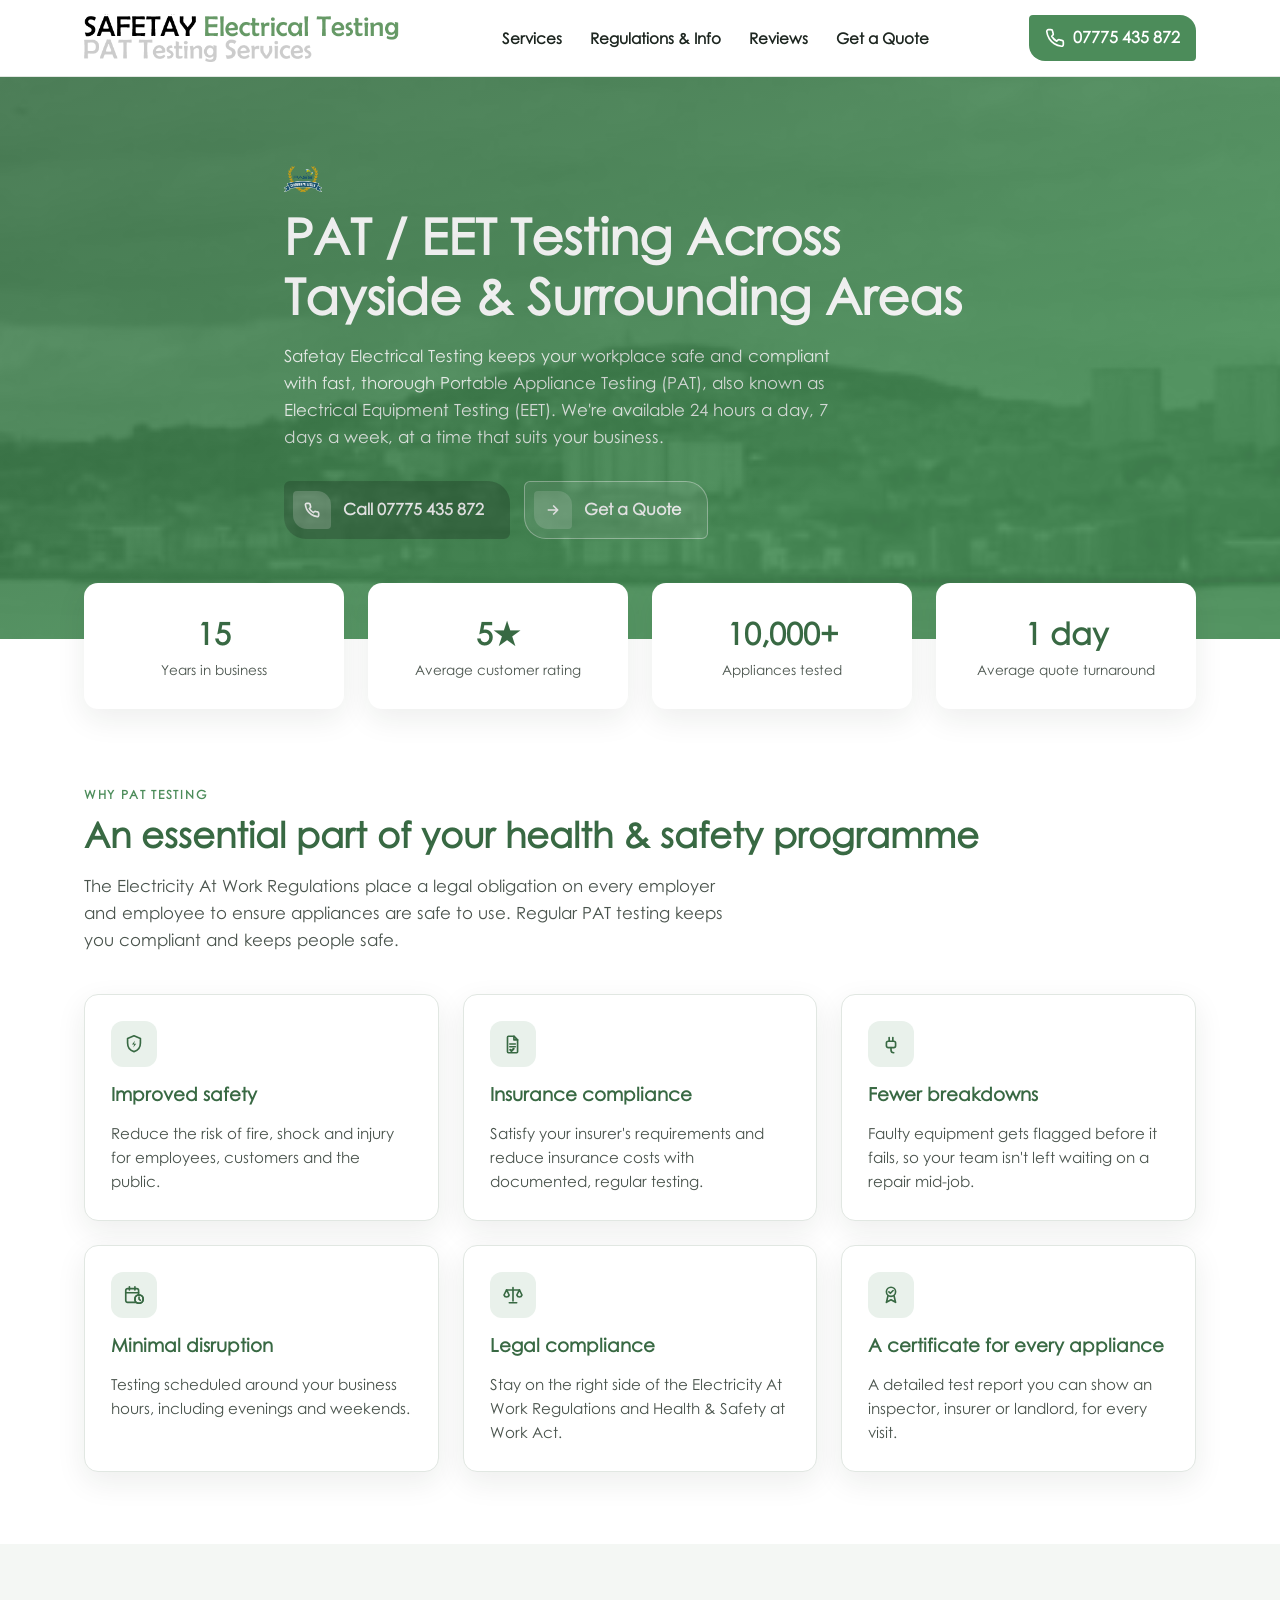
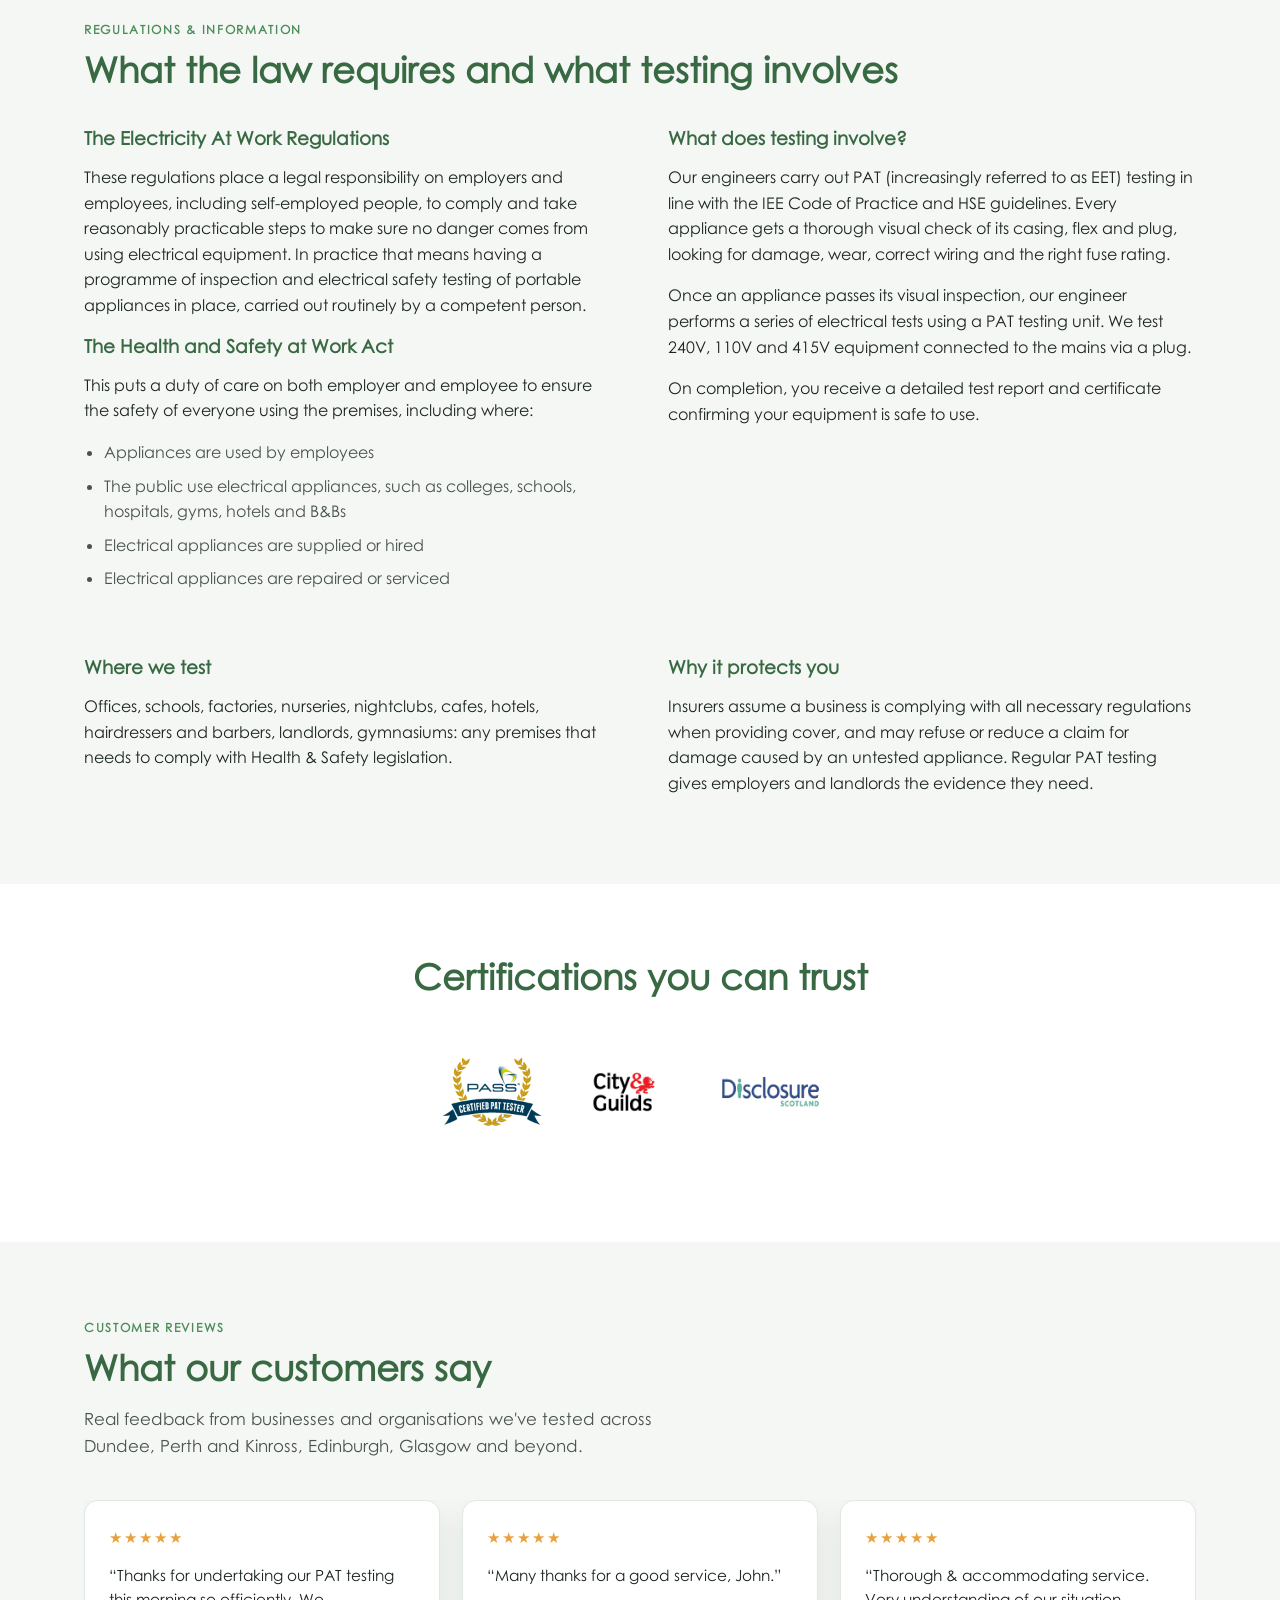
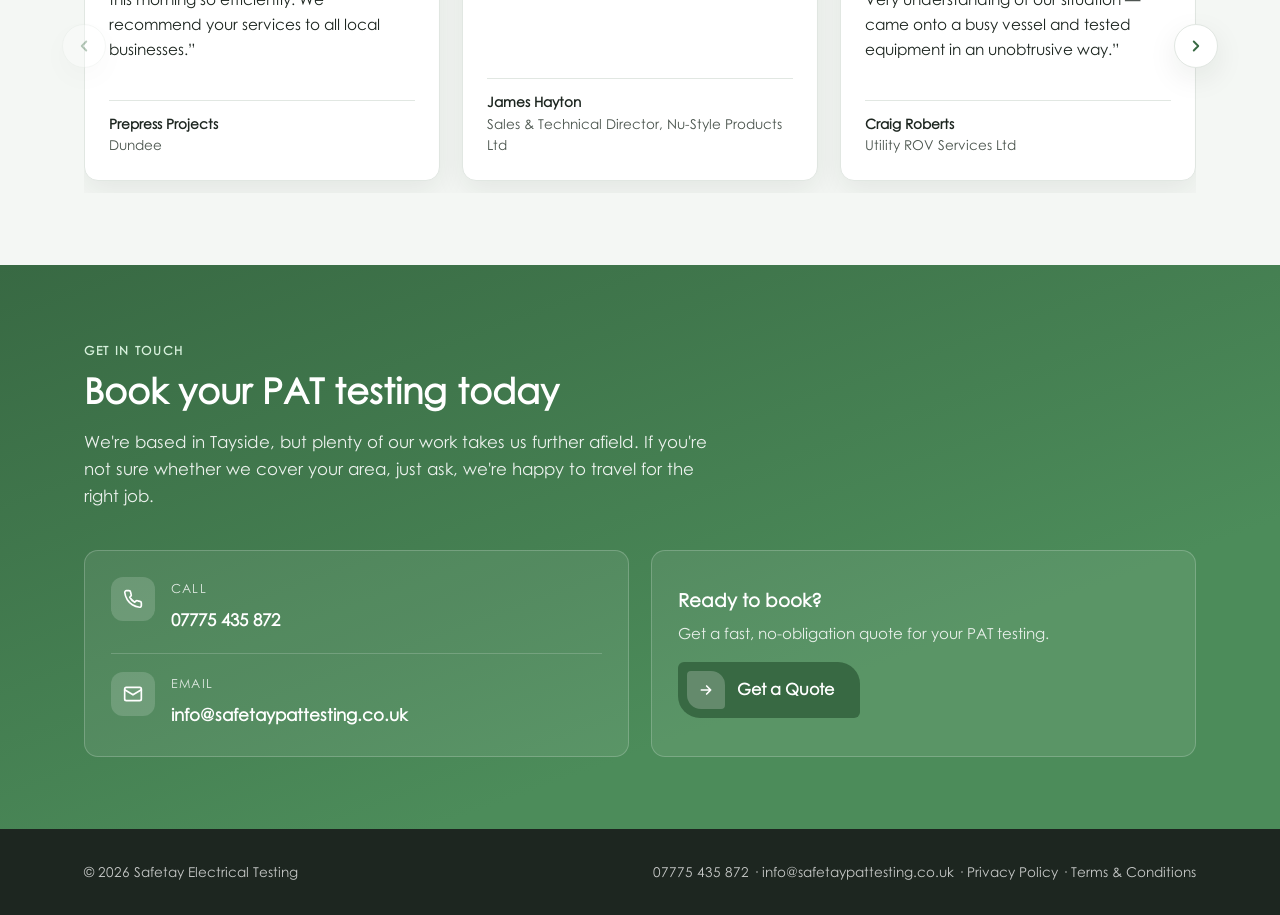
==== index.html @ a67d97a0 "Revert hosting back to GitHub Pages project subpath for testing Remove CNAME and point canonical/og/" ====
<!DOCTYPE html>
<html lang="en">
<head>
<meta charset="utf-8">
<meta name="viewport" content="width=device-width, initial-scale=1">
<title>PAT / EET Testing Across Tayside &amp; Surrounding Areas | Safetay Electrical Testing</title>
<meta name="description" content="City &amp; Guilds qualified PAT (EET/ITEE) testing across Dundee, Perth &amp; Kinross, Fife, Angus, Edinburgh and Glasgow. Available 24/7.">

<link rel="canonical" href="https://connor-rep.github.io/PAT/">

<!-- Open Graph / social share preview. -->
<meta property="og:type" content="website">
<meta property="og:title" content="Safetay Electrical Testing | PAT Testing Tayside">
<meta property="og:description" content="City &amp; Guilds qualified PAT testing across Tayside and surrounding areas, available 24/7.">
<meta property="og:image" content="https://connor-rep.github.io/PAT/images/social-share.jpg">
<meta property="og:url" content="https://connor-rep.github.io/PAT/">
<meta name="twitter:card" content="summary_large_image">

<link rel="icon" href="favicon.ico" sizes="any">
<link rel="icon" type="image/png" sizes="32x32" href="images/favicon-32x32.png">
<link rel="icon" type="image/png" sizes="16x16" href="images/favicon-16x16.png">
<link rel="apple-touch-icon" href="images/apple-touch-icon.png">

<link rel="stylesheet" href="css/style.css">
<script type="application/ld+json">
{
	"@context": "https://schema.org",
	"@type": "Electrician",
	"name": "Safetay Electrical Testing",
	"image": "https://connor-rep.github.io/PAT/images/logo.png",
	"url": "https://connor-rep.github.io/PAT/",
	"telephone": "+447775435872",
	"email": "info@safetaypattesting.co.uk",
	"address": {
		"@type": "PostalAddress",
		"streetAddress": "Unit 12, The Old Dairy, Meikleour",
		"addressLocality": "Perthshire",
		"postalCode": "PH2 6FB",
		"addressCountry": "GB"
	},
	"areaServed": ["Tayside", "Fife", "Edinburgh", "Glasgow"],
	"openingHoursSpecification": {
		"@type": "OpeningHoursSpecification",
		"dayOfWeek": ["Monday", "Tuesday", "Wednesday", "Thursday", "Friday", "Saturday", "Sunday"],
		"opens": "00:00",
		"closes": "23:59"
	},
	"aggregateRating": {
		"@type": "AggregateRating",
		"ratingValue": "5",
		"reviewCount": "10"
	},
	"review": [
		{
			"@type": "Review",
			"author": { "@type": "Organization", "name": "Prepress Projects" },
			"reviewRating": { "@type": "Rating", "ratingValue": "5" },
			"reviewBody": "Thanks for undertaking our PAT testing this morning so efficiently. We recommend your services to all local businesses."
		},
		{
			"@type": "Review",
			"author": { "@type": "Person", "name": "James Hayton" },
			"reviewRating": { "@type": "Rating", "ratingValue": "5" },
			"reviewBody": "Many thanks for a good service, John."
		},
		{
			"@type": "Review",
			"author": { "@type": "Person", "name": "Craig Roberts" },
			"reviewRating": { "@type": "Rating", "ratingValue": "5" },
			"reviewBody": "Thorough and accommodating service. Very understanding of our situation, came onto a busy vessel and tested equipment in an unobtrusive way."
		},
		{
			"@type": "Review",
			"author": { "@type": "Person", "name": "Robert Seppings" },
			"reviewRating": { "@type": "Rating", "ratingValue": "5" },
			"reviewBody": "We didn't make it easy for you with all the nooks and crannies, but it's good to know that everything is shipshape!"
		},
		{
			"@type": "Review",
			"author": { "@type": "Person", "name": "Sian McCarthy" },
			"reviewRating": { "@type": "Rating", "ratingValue": "5" },
			"reviewBody": "Thanks John for doing our PAT Testing today here at WEvolution in Dundee, great job!"
		},
		{
			"@type": "Review",
			"author": { "@type": "Person", "name": "John Roseweir" },
			"reviewRating": { "@type": "Rating", "ratingValue": "5" },
			"reviewBody": "Cheers for a very professional service! Spot on, will definitely have no hesitation in using again!"
		},
		{
			"@type": "Review",
			"author": { "@type": "Person", "name": "Elaine Houston" },
			"reviewRating": { "@type": "Rating", "ratingValue": "5" },
			"reviewBody": "Thank you for a friendly, thorough and professional service! We will use Safetay in future and would definitely recommend."
		},
		{
			"@type": "Review",
			"author": { "@type": "Person", "name": "Robin" },
			"reviewRating": { "@type": "Rating", "ratingValue": "5" },
			"reviewBody": "Again, many thanks for your prompt attention and follow up with test results and certificate."
		},
		{
			"@type": "Review",
			"author": { "@type": "Person", "name": "Captain David Tidball" },
			"reviewRating": { "@type": "Rating", "ratingValue": "5" },
			"reviewBody": "Thank you for your prompt and efficient service."
		},
		{
			"@type": "Review",
			"author": { "@type": "Person", "name": "D. Ramsay" },
			"reviewRating": { "@type": "Rating", "ratingValue": "5" },
			"reviewBody": "We are a large GP practice based in Fife. Safetay completed our PAT testing for this year and I can highly recommend them, professional, friendly and very happy with the service provided."
		}
	]
}
</script>
</head>
<body>

<header class="site-header">
	<div class="wrap header-row">
		<a class="brand" href="#top">
			<img src="images/logo.png" alt="Safetay Electrical Testing logo" width="524" height="79">
		</a>

		<nav class="main-nav" id="main-nav">
			<a href="#services">Services</a>
			<a href="#regulations">Regulations &amp; Info</a>
			<a href="#reviews">Reviews</a>
			<a href="get-a-quote/">Get a Quote</a>
		</nav>

		<div class="header-cta">
			<a class="phone-link" href="tel:+447775435872">
				<svg width="20" height="20" viewBox="0 0 24 24" fill="none" stroke="currentColor" stroke-width="2" stroke-linecap="round" stroke-linejoin="round"><path d="M22 16.92v3a2 2 0 0 1-2.18 2 19.79 19.79 0 0 1-8.63-3.07 19.5 19.5 0 0 1-6-6 19.79 19.79 0 0 1-3.07-8.67A2 2 0 0 1 4.11 2h3a2 2 0 0 1 2 1.72c.127.96.361 1.903.7 2.81a2 2 0 0 1-.45 2.11L8.09 9.91a16 16 0 0 0 6 6l1.27-1.27a2 2 0 0 1 2.11-.45c.907.339 1.85.573 2.81.7A2 2 0 0 1 22 16.92z"/></svg>
				<span class="phone-text">07775 435 872</span>
			</a>
			<button class="nav-toggle" id="nav-toggle" aria-label="Toggle navigation" aria-expanded="false" aria-controls="main-nav">
				<span></span><span></span><span></span>
			</button>
		</div>
	</div>
</header>

<main id="top">

	<!-- HERO -->
	<section class="hero">
		<div class="wrap">
			<div>
				<img class="cert-mini" src="images/certified.png" alt="Certified PAT Tester" width="150" height="102">
				<h1>PAT / EET Testing Across Tayside &amp; Surrounding Areas</h1>
				<p class="lede">Safetay Electrical Testing keeps your workplace safe and compliant with fast, thorough Portable Appliance Testing (PAT), also known as Electrical Equipment Testing (EET). We're available 24 hours a day, 7 days a week, at a time that suits your business.</p>
				<div class="hero-actions">
					<a class="btn" href="tel:+447775435872">
						<span class="btn-icon"><svg width="16" height="16" viewBox="0 0 24 24" fill="none" stroke="currentColor" stroke-width="2.5" stroke-linecap="round" stroke-linejoin="round"><path d="M22 16.92v3a2 2 0 0 1-2.18 2 19.79 19.79 0 0 1-8.63-3.07 19.5 19.5 0 0 1-6-6 19.79 19.79 0 0 1-3.07-8.67A2 2 0 0 1 4.11 2h3a2 2 0 0 1 2 1.72c.127.96.361 1.903.7 2.81a2 2 0 0 1-.45 2.11L8.09 9.91a16 16 0 0 0 6 6l1.27-1.27a2 2 0 0 1 2.11-.45c.907.339 1.85.573 2.81.7A2 2 0 0 1 22 16.92z"/></svg></span>
						Call 07775 435 872
					</a>
					<a class="btn secondary" href="get-a-quote/">
						<span class="btn-icon"><svg width="16" height="16" viewBox="0 0 24 24" fill="none" stroke="currentColor" stroke-width="2.5" stroke-linecap="round" stroke-linejoin="round"><path d="M5 12h14M13 6l6 6-6 6"/></svg></span>
						Get a Quote
					</a>
				</div>
			</div>
		</div>
	</section>

	<div class="wrap">
		<div class="stats">
			<div class="stat-card"><span class="num" data-target="15" data-suffix="">0</span><span class="label">Years in business</span></div>
			<div class="stat-card"><span class="num" data-target="5" data-suffix="&#9733;">0&#9733;</span><span class="label">Average customer rating</span></div>
			<div class="stat-card"><span class="num" data-target="10000" data-suffix="+">0+</span><span class="label">Appliances tested</span></div>
			<div class="stat-card"><span class="num" data-target="1" data-suffix=" day">0 day</span><span class="label">Average quote turnaround</span></div>
		</div>
	</div>

	<!-- SERVICES / BENEFITS -->
	<section id="services">
		<div class="wrap">
			<div class="eyebrow">Why PAT Testing</div>
			<h2>An essential part of your health &amp; safety programme</h2>
			<p class="lede">The Electricity At Work Regulations place a legal obligation on every employer and employee to ensure appliances are safe to use. Regular PAT testing keeps you compliant and keeps people safe.</p>

			<div class="grid-3">
				<div class="card">
					<div class="icon">
						<svg width="22" height="22" viewBox="0 0 24 24" fill="none" stroke="currentColor" stroke-width="1.8" stroke-linecap="round" stroke-linejoin="round">
							<path d="M12 3l7 3v5c0 5-3.2 8.3-7 9.3-3.8-1-7-4.3-7-9.3V6l7-3z"/>
							<path d="M13 8.5l-3.2 4h2.4l-1 3.2 3.2-4h-2.4l1-3.2z" fill="currentColor" stroke="none"/>
						</svg>
					</div>
					<h3>Improved safety</h3>
					<p>Reduce the risk of fire, shock and injury for employees, customers and the public.</p>
				</div>
				<div class="card">
					<div class="icon">
						<svg width="22" height="22" viewBox="0 0 24 24" fill="none" stroke="currentColor" stroke-width="1.8" stroke-linecap="round" stroke-linejoin="round">
							<path d="M7 3.5h6l4 4v13a1 1 0 0 1-1 1H7a1 1 0 0 1-1-1v-16a1 1 0 0 1 1-1z"/>
							<path d="M13 3.5v4h4"/>
							<line x1="8.5" y1="12" x2="14.5" y2="12"/>
							<line x1="8.5" y1="15" x2="14.5" y2="15"/>
							<path d="M9 18.3l1.3 1.3 2.4-2.4" stroke-width="2.3"/>
						</svg>
					</div>
					<h3>Insurance compliance</h3>
					<p>Satisfy your insurer's requirements and reduce insurance costs with documented, regular testing.</p>
				</div>
				<div class="card">
					<div class="icon">
						<svg width="22" height="22" viewBox="0 0 24 24" fill="none" stroke="currentColor" stroke-width="1.8" stroke-linecap="round" stroke-linejoin="round">
							<line x1="10" y1="9" x2="10" y2="5"/>
							<line x1="14" y1="9" x2="14" y2="5"/>
							<rect x="7" y="9" width="10" height="7" rx="2"/>
							<path d="M12 16v2.5a3 3 0 0 0 3 3"/>
						</svg>
					</div>
					<h3>Fewer breakdowns</h3>
					<p>Faulty equipment gets flagged before it fails, so your team isn't left waiting on a repair mid-job.</p>
				</div>
				<div class="card">
					<div class="icon">
						<svg width="22" height="22" viewBox="0 0 24 24" fill="none" stroke="currentColor" stroke-width="1.8" stroke-linecap="round" stroke-linejoin="round">
							<rect x="3" y="5" width="14" height="15" rx="2"/>
							<line x1="3" y1="9.5" x2="17" y2="9.5"/>
							<line x1="7" y1="3" x2="7" y2="6.5"/>
							<line x1="13" y1="3" x2="13" y2="6.5"/>
							<circle cx="17.5" cy="16.5" r="4.5" fill="#eaf1eb"/>
							<circle cx="17.5" cy="16.5" r="4.5"/>
							<path d="M17.5 14.3v2.2l1.5 1.3"/>
						</svg>
					</div>
					<h3>Minimal disruption</h3>
					<p>Testing scheduled around your business hours, including evenings and weekends.</p>
				</div>
				<div class="card">
					<div class="icon">
						<svg width="22" height="22" viewBox="0 0 24 24" fill="none" stroke="currentColor" stroke-width="1.8" stroke-linecap="round" stroke-linejoin="round">
							<line x1="12" y1="4" x2="12" y2="18.5"/>
							<line x1="5" y1="6.5" x2="19" y2="6.5"/>
							<path d="M5 6.5l-2.8 5.5a2.9 2.9 0 0 0 5.6 0z"/>
							<path d="M19 6.5l-2.8 5.5a2.9 2.9 0 0 0 5.6 0z"/>
							<line x1="8" y1="20.5" x2="16" y2="20.5"/>
						</svg>
					</div>
					<h3>Legal compliance</h3>
					<p>Stay on the right side of the Electricity At Work Regulations and Health &amp; Safety at Work Act.</p>
				</div>
				<div class="card mobile-hide">
					<div class="icon">
						<svg width="22" height="22" viewBox="0 0 24 24" fill="none" stroke="currentColor" stroke-width="1.8" stroke-linecap="round" stroke-linejoin="round">
							<circle cx="12" cy="8.5" r="5"/>
							<path d="M9.7 8.5l1.6 1.6 3-3"/>
							<path d="M8.7 12.8L7 20l5-2.8 5 2.8-1.7-7.2"/>
						</svg>
					</div>
					<h3>A certificate for every appliance</h3>
					<p>A detailed test report you can show an inspector, insurer or landlord, for every visit.</p>
				</div>
			</div>
		</div>
	</section>

	<!-- REGULATIONS / ABOUT TESTING -->
	<section id="regulations" class="alt">
		<div class="wrap">
			<div class="eyebrow">Regulations &amp; Information</div>
			<h2>What the law requires and what testing involves</h2>

			<div class="split" style="margin-top:36px;">
				<div>
					<h3>The Electricity At Work Regulations</h3>
					<p>These regulations place a legal responsibility on employers and employees, including self-employed people, to comply and take reasonably practicable steps to make sure no danger comes from using electrical equipment. In practice that means having a programme of inspection and electrical safety testing of portable appliances in place, carried out routinely by a competent person.</p>

					<h3>The Health and Safety at Work Act</h3>
					<p>This puts a duty of care on both employer and employee to ensure the safety of everyone using the premises, including where:</p>
					<ul>
						<li>Appliances are used by employees</li>
						<li>The public use electrical appliances, such as colleges, schools, hospitals, gyms, hotels and B&amp;Bs</li>
						<li>Electrical appliances are supplied or hired</li>
						<li>Electrical appliances are repaired or serviced</li>
					</ul>
				</div>
				<div>
					<h3>What does testing involve?</h3>
					<p>Our engineers carry out PAT (increasingly referred to as EET) testing in line with the IEE Code of Practice and HSE guidelines. Every appliance gets a thorough visual check of its casing, flex and plug, looking for damage, wear, correct wiring and the right fuse rating.</p>
					<p>Once an appliance passes its visual inspection, our engineer performs a series of electrical tests using a PAT testing unit. We test 240V, 110V and 415V equipment connected to the mains via a plug.</p>
					<p>On completion, you receive a detailed test report and certificate confirming your equipment is safe to use.</p>
				</div>
			</div>

			<div class="split" style="margin-top:48px;">
				<div>
					<h3>Where we test</h3>
					<p>Offices, schools, factories, nurseries, nightclubs, cafes, hotels, hairdressers and barbers, landlords, gymnasiums: any premises that needs to comply with Health &amp; Safety legislation.</p>
				</div>
				<div>
					<h3>Why it protects you</h3>
					<p>Insurers assume a business is complying with all necessary regulations when providing cover, and may refuse or reduce a claim for damage caused by an untested appliance. Regular PAT testing gives employers and landlords the evidence they need.</p>
				</div>
			</div>
		</div>
	</section>

	<!-- CERTIFICATIONS -->
	<section>
		<div class="wrap">
			<h2 style="text-align:center;">Certifications you can trust</h2>
			<div class="cert-strip">
				<img src="images/certified.png" alt="Certified PAT Tester" width="150" height="102">
				<img src="images/cityandguilds.png" alt="City &amp; Guilds" width="320" height="320">
				<img class="cert-disclosure" src="images/disclosurescotland.png" alt="Disclosure Scotland" width="632" height="395">
			</div>
		</div>
	</section>

	<!-- REVIEWS -->
	<section id="reviews" class="alt">
		<div class="wrap">
			<div class="eyebrow">Customer Reviews</div>
			<h2>What our customers say</h2>
			<p class="lede">Real feedback from businesses and organisations we've tested across Dundee, Perth and Kinross, Edinburgh, Glasgow and beyond.</p>

			<div class="reviews-carousel">
			<button class="reviews-arrow reviews-arrow-prev" type="button" aria-label="Previous reviews">
				<svg width="18" height="18" viewBox="0 0 24 24" fill="none" stroke="currentColor" stroke-width="2.5" stroke-linecap="round" stroke-linejoin="round"><path d="M15 18l-6-6 6-6"/></svg>
			</button>
			<button class="reviews-arrow reviews-arrow-next" type="button" aria-label="Next reviews">
				<svg width="18" height="18" viewBox="0 0 24 24" fill="none" stroke="currentColor" stroke-width="2.5" stroke-linecap="round" stroke-linejoin="round"><path d="M9 18l6-6-6-6"/></svg>
			</button>
			<div class="reviews-grid" id="reviewsGrid">
				<div class="review-card">
					<div class="stars">&#9733;&#9733;&#9733;&#9733;&#9733;</div>
					<p class="quote">&ldquo;Thanks for undertaking our PAT testing this morning so efficiently. We recommend your services to all local businesses.&rdquo;</p>
					<div class="who"><strong>Prepress Projects</strong>Dundee</div>
				</div>
				<div class="review-card">
					<div class="stars">&#9733;&#9733;&#9733;&#9733;&#9733;</div>
					<p class="quote">&ldquo;Many thanks for a good service, John.&rdquo;</p>
					<div class="who"><strong>James Hayton</strong>Sales &amp; Technical Director, Nu-Style Products Ltd</div>
				</div>
				<div class="review-card">
					<div class="stars">&#9733;&#9733;&#9733;&#9733;&#9733;</div>
					<p class="quote">&ldquo;Thorough &amp; accommodating service. Very understanding of our situation &mdash; came onto a busy vessel and tested equipment in an unobtrusive way.&rdquo;</p>
					<div class="who"><strong>Craig Roberts</strong>Utility ROV Services Ltd</div>
				</div>
				<div class="review-card">
					<div class="stars">&#9733;&#9733;&#9733;&#9733;&#9733;</div>
					<p class="quote">&ldquo;We didn't make it easy for you with all the nooks and crannies &mdash; but it's good to know that everything is shipshape!&rdquo;</p>
					<div class="who"><strong>Robert Seppings</strong>HM Frigate Unicorn, Dundee</div>
				</div>
				<div class="review-card">
					<div class="stars">&#9733;&#9733;&#9733;&#9733;&#9733;</div>
					<p class="quote">&ldquo;Thanks John for doing our PAT Testing today here at WEvolution in Dundee &mdash; great job!&rdquo;</p>
					<div class="who"><strong>Sian McCarthy</strong>WEvolution, Dundee</div>
				</div>
				<div class="review-card">
					<div class="stars">&#9733;&#9733;&#9733;&#9733;&#9733;</div>
					<p class="quote">&ldquo;Cheers for a very professional service! Spot on, will definitely have no hesitation in using again!&rdquo;</p>
					<div class="who"><strong>John Roseweir</strong>J &amp; R Autos, Crieff</div>
				</div>
				<div class="review-card">
					<div class="stars">&#9733;&#9733;&#9733;&#9733;&#9733;</div>
					<p class="quote">&ldquo;Thank you for a friendly, thorough &amp; professional service! We will use Safetay in future &amp; would definitely recommend.&rdquo;</p>
					<div class="who"><strong>Elaine Houston</strong></div>
				</div>
				<div class="review-card">
					<div class="stars">&#9733;&#9733;&#9733;&#9733;&#9733;</div>
					<p class="quote">&ldquo;Again, many thanks for your prompt attention &amp; follow up with test results &amp; certificate.&rdquo;</p>
					<div class="who"><strong>Robin</strong>St James Church</div>
				</div>
				<div class="review-card">
					<div class="stars">&#9733;&#9733;&#9733;&#9733;&#9733;</div>
					<p class="quote">&ldquo;Thank you for your prompt &amp; efficient service.&rdquo;</p>
					<div class="who"><strong>Captain David Tidball</strong>The Salvation Army</div>
				</div>
				<div class="review-card">
					<div class="stars">&#9733;&#9733;&#9733;&#9733;&#9733;</div>
					<p class="quote">&ldquo;We are a large GP practice based in Fife. Safetay completed our PAT testing for this year and I can highly recommend them &mdash; professional, friendly and very happy with the service provided.&rdquo;</p>
					<div class="who"><strong>D. Ramsay</strong>Practice Manager</div>
				</div>
			</div>
			</div>
		</div>
	</section>

	<!-- CONTACT -->
	<section id="contact" class="contact-section">
		<div class="wrap">
			<div class="eyebrow" style="color:#d7f0dc;">Get In Touch</div>
			<h2>Book your PAT testing today</h2>
			<p class="lede">We're based in Tayside, but plenty of our work takes us further afield. If you're not sure whether we cover your area, just ask, we're happy to travel for the right job.</p>

			<div class="contact-grid contact-grid-2">
				<div class="contact-card contact-card-combo">
					<a class="combo-row" href="tel:+447775435872">
						<span class="icon">
							<svg width="20" height="20" viewBox="0 0 24 24" fill="none" stroke="currentColor" stroke-width="2" stroke-linecap="round" stroke-linejoin="round"><path d="M22 16.92v3a2 2 0 0 1-2.18 2 19.79 19.79 0 0 1-8.63-3.07 19.5 19.5 0 0 1-6-6 19.79 19.79 0 0 1-3.07-8.67A2 2 0 0 1 4.11 2h3a2 2 0 0 1 2 1.72c.127.96.361 1.903.7 2.81a2 2 0 0 1-.45 2.11L8.09 9.91a16 16 0 0 0 6 6l1.27-1.27a2 2 0 0 1 2.11-.45c.907.339 1.85.573 2.81.7A2 2 0 0 1 22 16.92z"/></svg>
						</span>
						<span class="combo-text">
							<span class="label">Call</span>
							<span class="value">07775 435 872</span>
						</span>
					</a>
					<div class="combo-divider"></div>
					<a class="combo-row" href="mailto:info@safetaypattesting.co.uk">
						<span class="icon">
							<svg width="20" height="20" viewBox="0 0 24 24" fill="none" stroke="currentColor" stroke-width="2" stroke-linecap="round" stroke-linejoin="round"><rect x="2" y="4" width="20" height="16" rx="2"/><path d="M2 7l10 6 10-6"/></svg>
						</span>
						<span class="combo-text">
							<span class="label">Email</span>
							<span class="value">info@safetaypattesting.co.uk</span>
						</span>
					</a>
				</div>

				<div class="contact-cta">
					<h3>Ready to book?</h3>
					<p>Get a fast, no-obligation quote for your PAT testing.</p>
					<a class="btn" href="get-a-quote/">
						<span class="btn-icon"><svg width="16" height="16" viewBox="0 0 24 24" fill="none" stroke="currentColor" stroke-width="2.5" stroke-linecap="round" stroke-linejoin="round"><path d="M5 12h14M13 6l6 6-6 6"/></svg></span>
						Get a Quote
					</a>
				</div>
			</div>
		</div>
	</section>

</main>

<footer>
	<div class="wrap">
		<span>&copy; <span id="year"></span> Safetay Electrical Testing</span>
		<span><a href="tel:+447775435872">07775 435 872</a> &middot; <a href="mailto:info@safetaypattesting.co.uk">info@safetaypattesting.co.uk</a> &middot; <a href="privacy-policy/">Privacy Policy</a> &middot; <a href="terms-and-conditions/">Terms &amp; Conditions</a></span>
	</div>
</footer>

<script>
	// Hold briefly before following an internal link to another page (no
	// visual animation, just a deliberate pause) so navigating the site
	// doesn't feel instantaneous.
	document.addEventListener('click', function (e) {
		if (e.defaultPrevented || e.button !== 0 || e.metaKey || e.ctrlKey || e.shiftKey || e.altKey) return;
		var link = e.target.closest('a');
		if (!link || !link.href || link.target === '_blank') return;
		var url;
		try { url = new URL(link.href); } catch (err) { return; }
		if (url.origin !== window.location.origin) return;
		if (url.pathname === window.location.pathname && url.hash) return;
		e.preventDefault();
		setTimeout(function () { window.location.href = link.href; }, 200);
	});

	document.getElementById('year').textContent = new Date().getFullYear();
	var toggle = document.getElementById('nav-toggle');
	var nav = document.getElementById('main-nav');
	toggle.addEventListener('click', function () {
		var open = nav.classList.toggle('open');
		toggle.setAttribute('aria-expanded', open);
	});
	nav.querySelectorAll('a').forEach(function (link) {
		link.addEventListener('click', function () {
			nav.classList.remove('open');
			toggle.setAttribute('aria-expanded', false);
		});
	});

	// Count-up animation for the stats strip, once visible on screen.
	(function () {
		var nums = document.querySelectorAll('.stat-card .num[data-target]');
		if (!nums.length) return;

		function animate(el) {
			var target = parseInt(el.getAttribute('data-target'), 10);
			var suffix = el.getAttribute('data-suffix') || '';
			var duration = 2400;
			var start = null;

			function step(timestamp) {
				if (!start) start = timestamp;
				var progress = Math.min((timestamp - start) / duration, 1);
				var eased = 1 - Math.pow(1 - progress, 5);
				var current = Math.round(eased * target);
				el.textContent = current.toLocaleString() + suffix;
				if (progress < 1) {
					requestAnimationFrame(step);
				} else {
					el.textContent = target.toLocaleString() + suffix;
				}
			}
			requestAnimationFrame(step);
		}

		if ('IntersectionObserver' in window) {
			var observer = new IntersectionObserver(function (entries) {
				entries.forEach(function (entry) {
					if (entry.isIntersecting) {
						animate(entry.target);
						observer.unobserve(entry.target);
					}
				});
			}, { threshold: 0.4 });
			nums.forEach(function (el) { observer.observe(el); });
		} else {
			nums.forEach(animate);
		}
	})();

	// Reviews carousel: prev/next arrows scroll by one card width, and
	// disable themselves at either end.
	(function () {
		var grid = document.getElementById('reviewsGrid');
		var prevBtn = document.querySelector('.reviews-arrow-prev');
		var nextBtn = document.querySelector('.reviews-arrow-next');
		if (!grid || !prevBtn || !nextBtn) return;

		function step() {
			var card = grid.querySelector('.review-card');
			var gap = parseFloat(getComputedStyle(grid).columnGap || getComputedStyle(grid).gap || 0);
			return card ? card.getBoundingClientRect().width + gap : grid.clientWidth;
		}

		function updateArrows() {
			var maxScroll = grid.scrollWidth - grid.clientWidth - 1;
			prevBtn.disabled = grid.scrollLeft <= 0;
			nextBtn.disabled = grid.scrollLeft >= maxScroll;
		}

		prevBtn.addEventListener('click', function () {
			grid.scrollBy({ left: -step(), behavior: 'smooth' });
		});
		nextBtn.addEventListener('click', function () {
			grid.scrollBy({ left: step(), behavior: 'smooth' });
		});
		grid.addEventListener('scroll', updateArrows);
		window.addEventListener('resize', updateArrows);
		updateArrows();
	})();
</script>

</body>
</html>
---- css/style.css ----
@charset "utf-8";

/* ------------------------------------------------------------------ */
/* Font                                                                */
/* ------------------------------------------------------------------ */
@font-face {
	font-family: 'Conv_GOTHIC';
	src: url('../fonts/GOTHIC.eot');
	src: local('?'), url('../fonts/GOTHIC.woff') format('woff'),
		url('../fonts/GOTHIC.ttf') format('truetype');
	font-weight: normal;
	font-style: normal;
	font-display: swap;
}

/* ------------------------------------------------------------------ */
/* Reset & tokens                                                      */
/* ------------------------------------------------------------------ */
* { box-sizing: border-box; -webkit-tap-highlight-color: transparent; }
html { scroll-behavior: smooth; }
a, button, input, select, textarea { -webkit-tap-highlight-color: transparent; }
:focus { outline: none; }
:focus-visible { outline: 2px solid var(--green-dark); outline-offset: 2px; }

::selection { background: var(--green); color: #fff; }

:root {
	--green: #4c8c5a;
	--green-dark: #386943;
	--ink: #1d2620;
	--ink-soft: #4a544d;
	--paper: #ffffff;
	--paper-alt: #f4f7f4;
	--line: #e1e7e2;
	--red: #d64545;
	--shadow: 0 10px 30px rgba(24, 40, 28, 0.08);
	--radius: 14px;
	--maxw: 1160px;
}

body {
	margin: 0;
	font-family: 'Conv_GOTHIC', 'Segoe UI', Arial, sans-serif;
	color: var(--ink);
	background: var(--paper);
	line-height: 1.6;
	-webkit-font-smoothing: antialiased;
}

img { max-width: 100%; display: block; }
a { color: inherit; }

.wrap {
	max-width: var(--maxw);
	margin: 0 auto;
	padding: 0 24px;
}

section { padding: 72px 0; }
section.alt { background: var(--paper-alt); }

h1, h2, h3 { line-height: 1.2; margin: 0 0 16px; }
h2 {
	font-size: clamp(1.6rem, 3vw, 2.2rem);
	color: var(--green-dark);
}
h3 { font-size: 1.15rem; color: var(--green-dark); }

.eyebrow {
	display: inline-block;
	text-transform: uppercase;
	letter-spacing: 0.14em;
	font-size: 0.75rem;
	font-weight: 700;
	color: var(--green);
	margin-bottom: 10px;
}

.lede {
	font-size: 1.05rem;
	color: var(--ink-soft);
	max-width: 640px;
}

.btn {
	display: inline-flex;
	align-items: center;
	gap: 12px;
	padding: 9px 26px 9px 9px;
	border-radius: 6px 22px 6px 22px;
	background: var(--green-dark);
	color: #fff;
	font-weight: 700;
	font-size: 1rem;
	text-decoration: none;
	border: none;
	transition: background 0.15s ease, box-shadow 0.15s ease;
}
.btn-icon {
	display: inline-flex;
	align-items: center;
	justify-content: center;
	width: 38px;
	height: 38px;
	border-radius: 4px 14px 4px 14px;
	background: rgba(255,255,255,0.22);
	flex: none;
}
.btn:hover { background: var(--green); box-shadow: 0 6px 18px rgba(0,0,0,0.25); }
.btn:focus-visible { outline: 3px solid var(--green-dark); outline-offset: 3px; }
.btn.secondary {
	background: rgba(255,255,255,0.1);
	color: #fff;
	border: 1px solid rgba(255,255,255,0.4);
}
.btn.secondary .btn-icon { background: rgba(255,255,255,0.18); }
.btn.secondary:hover { background: rgba(255,255,255,0.2); border-color: #fff; }
.btn.secondary:focus-visible { outline: 3px solid #fff; outline-offset: 3px; }

.btn.on-light {
	background: transparent;
	color: var(--green-dark);
	border: 2px solid var(--green);
	box-shadow: none;
}
.btn.on-light:hover { background: var(--green); color: #fff; }
.btn.on-light:focus-visible { outline: 3px solid var(--green); outline-offset: 2px; }

/* ------------------------------------------------------------------ */
/* Header / nav                                                        */
/* ------------------------------------------------------------------ */
.site-header {
	position: sticky;
	top: 0;
	z-index: 100;
	background: #fff;
	box-shadow: 0 1px 0 var(--line);
}
.header-row {
	display: flex;
	align-items: center;
	justify-content: space-between;
	height: 76px;
}
.brand {
	display: flex;
	align-items: center;
	gap: 12px;
	text-decoration: none;
}
.brand img { height: 48px; width: auto; }

nav.main-nav {
	display: flex;
	align-items: center;
	gap: 28px;
}
nav.main-nav a {
	text-decoration: none;
	color: var(--ink);
	font-weight: 600;
	font-size: 0.95rem;
}
nav.main-nav a:hover { color: var(--green-dark); }

.header-cta {
	display: flex;
	align-items: center;
	gap: 18px;
}
.phone-link {
	display: flex;
	align-items: center;
	gap: 8px;
	font-weight: 700;
	text-decoration: none;
	color: #fff;
	background: var(--green);
	white-space: nowrap;
	border: 2px solid transparent;
	border-radius: 4px 16px 4px 16px;
	padding: 8px 14px;
	transition: background 0.15s ease, border-color 0.15s ease, color 0.15s ease;
}
.phone-link:hover,
.phone-link:focus-visible {
	background: transparent;
	border-color: var(--green-dark);
	color: var(--green-dark);
	outline: none;
}
.phone-link svg { flex: none; }

.nav-toggle {
	display: none;
	background: none;
	border: none;
	cursor: pointer;
	padding: 8px;
}
.nav-toggle span {
	display: block;
	width: 26px;
	height: 3px;
	background: var(--ink);
	margin: 5px 0;
	border-radius: 2px;
	transition: transform 0.2s ease, opacity 0.2s ease;
}
.nav-toggle[aria-expanded="true"] span:nth-child(1) { transform: translateY(8px) rotate(45deg); }
.nav-toggle[aria-expanded="true"] span:nth-child(2) { opacity: 0; }
.nav-toggle[aria-expanded="true"] span:nth-child(3) { transform: translateY(-8px) rotate(-45deg); }

/* ------------------------------------------------------------------ */
/* Hero                                                                 */
/* ------------------------------------------------------------------ */
.hero {
	position: relative;
	background: linear-gradient(160deg, var(--green-dark), var(--green) 70%);
	color: #fff;
	overflow: hidden;
	padding: 90px 0 100px;
}
.hero::after {
	content: "";
	position: absolute;
	inset: 0;
	pointer-events: none;
	background: url('../images/dundee.jpg') center/cover no-repeat;
	opacity: 0.18;
	mix-blend-mode: luminosity;
}
.hero .wrap { position: relative; max-width: 760px; }
.hero h1 {
	font-size: clamp(2rem, 4.2vw, 3.1rem);
	margin-bottom: 18px;
}
.hero p.lede { color: rgba(255,255,255,0.92); max-width: 560px; }
.hero-actions { display: flex; flex-wrap: wrap; gap: 14px; margin-top: 30px; }

.cert-mini {
	display: block;
	height: 26px;
	width: auto;
	margin-bottom: 14px;
}

/* ------------------------------------------------------------------ */
/* Stats strip                                                         */
/* ------------------------------------------------------------------ */
.stats {
	display: grid;
	grid-template-columns: repeat(4, 1fr);
	gap: 24px;
	margin-top: -56px;
	position: relative;
	z-index: 2;
}
.stat-card {
	background: #fff;
	border-radius: var(--radius);
	box-shadow: var(--shadow);
	padding: 26px 20px;
	text-align: center;
}
.stat-card .num {
	font-size: 1.9rem;
	font-weight: 800;
	color: var(--green-dark);
	display: block;
}
.stat-card .label {
	font-size: 0.85rem;
	color: var(--ink-soft);
}

/* ------------------------------------------------------------------ */
/* Benefits grid                                                       */
/* ------------------------------------------------------------------ */
.grid-3 {
	display: grid;
	grid-template-columns: repeat(3, 1fr);
	gap: 24px;
	margin-top: 40px;
}
.card {
	background: #fff;
	border: 1px solid var(--line);
	border-radius: var(--radius);
	padding: 26px;
	box-shadow: var(--shadow);
}
.card .icon {
	width: 46px;
	height: 46px;
	border-radius: 12px;
	background: rgba(76, 140, 90, 0.12);
	display: flex;
	align-items: center;
	justify-content: center;
	margin-bottom: 16px;
	color: var(--green-dark);
}
.card p { color: var(--ink-soft); margin: 0; font-size: 0.95rem; }

/* ------------------------------------------------------------------ */
/* Two-column info sections                                            */
/* ------------------------------------------------------------------ */
.split {
	display: grid;
	grid-template-columns: 1fr 1fr;
	gap: 56px;
	align-items: start;
}
.split img { border-radius: var(--radius); box-shadow: var(--shadow); }
.split ul { padding-left: 20px; color: var(--ink-soft); }
.split li { margin-bottom: 8px; }

/* ------------------------------------------------------------------ */
/* Certifications strip                                                 */
/* ------------------------------------------------------------------ */
.cert-strip {
	display: flex;
	flex-wrap: wrap;
	align-items: center;
	justify-content: center;
	gap: 48px;
	padding: 36px 0;
}
.cert-strip img { max-height: 68px; width: auto; }
.cert-strip img.cert-disclosure { max-height: 83px; }

/* ------------------------------------------------------------------ */
/* Reviews                                                             */
/* ------------------------------------------------------------------ */
.reviews-carousel {
	position: relative;
	margin-top: 40px;
}
.reviews-grid {
	display: flex;
	overflow-x: auto;
	scroll-snap-type: x mandatory;
	gap: 22px;
	padding-bottom: 12px;
	-webkit-overflow-scrolling: touch;
	scrollbar-width: none;
}
.reviews-grid::-webkit-scrollbar { display: none; }
.reviews-arrow {
	position: absolute;
	top: 50%;
	transform: translateY(-50%);
	z-index: 5;
	width: 44px;
	height: 44px;
	border-radius: 50%;
	background: #fff;
	border: 1px solid var(--line);
	box-shadow: var(--shadow);
	color: var(--green-dark);
	display: flex;
	align-items: center;
	justify-content: center;
	cursor: pointer;
}
.reviews-arrow:hover { background: var(--green); border-color: var(--green); color: #fff; }
.reviews-arrow:focus-visible { outline: 2px solid var(--green-dark); outline-offset: 2px; }
.reviews-arrow:disabled { opacity: 0.35; cursor: default; pointer-events: none; }
.reviews-arrow-prev { left: -22px; }
.reviews-arrow-next { right: -22px; }
.review-card {
	flex: 0 0 calc((100% - 44px) / 3);
	scroll-snap-align: start;
	min-width: 0;
	background: #fff;
	border: 1px solid var(--line);
	border-radius: var(--radius);
	padding: 24px;
	box-shadow: var(--shadow);
	display: flex;
	flex-direction: column;
	gap: 14px;
}
.review-card .stars { color: #e8a13d; letter-spacing: 2px; font-size: 0.95rem; }
.review-card p.quote {
	margin: 0;
	color: var(--ink);
	font-size: 0.96rem;
	flex-grow: 1;
}
.review-card .who {
	font-size: 0.85rem;
	color: var(--ink-soft);
	border-top: 1px solid var(--line);
	padding-top: 12px;
}
.review-card .who strong { color: var(--ink); display: block; }

/* ------------------------------------------------------------------ */
/* Contact                                                              */
/* ------------------------------------------------------------------ */
.contact-section {
	background: linear-gradient(160deg, var(--green-dark), var(--green) 70%);
	color: #fff;
}
.contact-section h2 { color: #fff; }
.contact-section .lede { color: rgba(255,255,255,0.9); }
.contact-grid {
	display: grid;
	grid-template-columns: repeat(3, 1fr);
	gap: 22px;
	margin-top: 40px;
}
.contact-grid-2 { grid-template-columns: 1fr 1fr; align-items: stretch; }
.contact-card {
	background: rgba(255,255,255,0.08);
	border: 1px solid rgba(255,255,255,0.2);
	border-radius: var(--radius);
	padding: 26px;
	text-decoration: none;
	color: #fff;
	transition: background 0.15s ease, transform 0.15s ease;
}
.contact-card:hover { background: rgba(255,255,255,0.16); transform: translateY(-3px); }
.contact-card .icon {
	width: 44px;
	height: 44px;
	border-radius: 12px;
	background: rgba(255,255,255,0.16);
	display: flex;
	align-items: center;
	justify-content: center;
	margin-bottom: 14px;
}
.contact-card .label {
	font-size: 0.78rem;
	text-transform: uppercase;
	letter-spacing: 0.1em;
	opacity: 0.8;
	margin-bottom: 6px;
}
.contact-card .value { font-weight: 700; font-size: 1.05rem; }

.contact-card-combo {
	min-width: 0;
	padding: 8px;
	display: flex;
	flex-direction: column;
	justify-content: center;
	transition: none;
}
.contact-card-combo:hover { background: rgba(255,255,255,0.08); transform: none; }
.combo-row {
	display: flex;
	align-items: center;
	gap: 16px;
	padding: 18px;
	border-radius: 10px;
	text-decoration: none;
	color: #fff;
	transition: background 0.15s ease;
}
.combo-row:hover { background: rgba(255,255,255,0.1); }
.combo-row .icon {
	width: 44px;
	height: 44px;
	border-radius: 12px;
	background: rgba(255,255,255,0.16);
	display: flex;
	align-items: center;
	justify-content: center;
	flex: none;
}
.combo-text { display: flex; flex-direction: column; gap: 2px; min-width: 0; }
.combo-text .label {
	font-size: 0.78rem;
	text-transform: uppercase;
	letter-spacing: 0.1em;
	opacity: 0.8;
}
.combo-text .value { font-weight: 700; font-size: 1.05rem; overflow-wrap: anywhere; }
.combo-divider { height: 1px; background: rgba(255,255,255,0.18); margin: 0 18px; }

.contact-cta {
	min-width: 0;
	background: rgba(255,255,255,0.08);
	border: 1px solid rgba(255,255,255,0.2);
	border-radius: var(--radius);
	padding: 26px;
	display: flex;
	flex-direction: column;
	align-items: flex-start;
	justify-content: center;
	gap: 10px;
}
.contact-cta h3 { color: #fff; margin: 0; }
.contact-cta p { color: rgba(255,255,255,0.85); margin: 0 0 6px; font-size: 0.95rem; }

/* ------------------------------------------------------------------ */
/* Get a Quote page                                                     */
/* ------------------------------------------------------------------ */
.quote-hero {
	background: linear-gradient(160deg, var(--green-dark), var(--green) 70%);
	color: #fff;
	padding: 64px 0 56px;
}
.quote-hero h1 { font-size: clamp(1.8rem, 3.6vw, 2.6rem); margin-bottom: 14px; }
.quote-hero .lede { color: rgba(255,255,255,0.92); max-width: 600px; }

.quote-layout {
	display: grid;
	grid-template-columns: 1.5fr 1fr;
	gap: 40px;
	align-items: start;
}

.quote-swap {
	overflow: hidden;
}
.quote-swap.is-resizing {
	transition: height 0.3s ease;
}

.quote-form {
	background: #fff;
	border: 1px solid var(--line);
	border-radius: var(--radius);
	box-shadow: var(--shadow);
	padding: 32px;
	display: flex;
	flex-direction: column;
	gap: 18px;
}
.quote-form .form-row {
	display: grid;
	grid-template-columns: 1fr 1fr;
	gap: 18px;
}
.quote-form label {
	display: flex;
	flex-direction: column;
	gap: 8px;
	font-weight: 700;
	font-size: 0.9rem;
	color: var(--ink);
}
.quote-form input,
.quote-form select,
.quote-form textarea {
	font: inherit;
	font-weight: 400;
	padding: 12px 14px;
	border: 1px solid var(--line);
	border-radius: 8px;
	background: var(--paper-alt);
	color: var(--ink);
}
.quote-form input:focus,
.quote-form select:focus,
.quote-form textarea:focus {
	outline: none;
	border-color: var(--green);
	background: #fff;
}

.form-actions {
	display: flex;
	align-items: center;
	flex-wrap: wrap;
	gap: 12px;
}
.btn-debug {
	font: inherit;
	font-size: 0.85rem;
	padding: 8px 14px;
	border: 1px dashed var(--line);
	border-radius: 8px;
	background: transparent;
	color: var(--ink-soft);
	cursor: pointer;
}
.btn-debug:hover { border-color: var(--green); color: var(--green-dark); }
.btn-debug[hidden] { display: none; }
.btn-debug[disabled] { opacity: 0.6; cursor: default; }

.quote-form[hidden] { display: none; }
.quote-form {
	opacity: 1;
	transform: translateY(0);
	transition: opacity 0.25s ease, transform 0.25s ease;
}
.quote-form.is-leaving {
	opacity: 0;
	transform: translateY(-8px);
}
.quote-success {
	opacity: 0;
	transform: translateY(10px);
	scroll-margin-top: 100px;
}
.quote-success.is-visible {
	opacity: 1;
	transform: translateY(0);
}
.quote-success-icon {
	width: 48px;
	height: 48px;
	border-radius: 50%;
	background: var(--green);
	color: #fff;
	display: flex;
	align-items: center;
	justify-content: center;
}
.quote-success h3 { margin: 0; }
.quote-success p { margin: 0; color: var(--ink-soft); }
.detail-loc-below { display: none; }
.quote-form textarea { resize: vertical; }
.quote-form .btn {
	align-self: flex-start;
	margin-top: 6px;
	cursor: pointer;
}
.form-note {
	font-size: 0.8rem;
	color: var(--ink-soft);
	margin: 0;
}

.quote-aside {
	background: var(--paper);
	border: 1px solid var(--line);
	border-radius: var(--radius);
	padding: 28px;
}
.quote-aside h3 { margin-bottom: 8px; }
.quote-aside p { color: var(--ink-soft); font-size: 0.92rem; margin: 0 0 18px; }
.quote-aside .aside-link {
	display: flex;
	align-items: center;
	gap: 10px;
	color: var(--green-dark);
	font-weight: 700;
	text-decoration: none;
	margin-bottom: 12px;
}
.quote-aside .aside-link:hover { color: var(--green); }
.quote-aside .aside-link svg { flex: none; }
.aside-divider {
	height: 1px;
	background: var(--line);
	margin: 20px 0;
}

/* ------------------------------------------------------------------ */
/* Footer                                                               */
/* ------------------------------------------------------------------ */
footer {
	background: var(--ink);
	color: rgba(255,255,255,0.75);
	padding: 32px 0;
	font-size: 0.85rem;
}
footer .wrap {
	display: flex;
	justify-content: space-between;
	align-items: center;
	flex-wrap: wrap;
	gap: 12px;
}
footer a { color: rgba(255,255,255,0.75); text-decoration: none; }
footer a:hover { color: #fff; }

/* ------------------------------------------------------------------ */
/* Privacy policy page                                                  */
/* ------------------------------------------------------------------ */
.policy-content { max-width: 780px; }
.policy-content h2 {
	margin-top: 44px;
	font-size: 1.3rem;
}
.policy-content h2:first-child { margin-top: 0; }
.policy-content p { color: var(--ink-soft); margin: 0 0 14px; }
.policy-content ul { color: var(--ink-soft); margin: 0 0 14px; padding-left: 22px; }
.policy-content li { margin-bottom: 6px; }
.policy-content a { color: var(--green-dark); font-weight: 600; }

/* ------------------------------------------------------------------ */
/* Responsive                                                           */
/* ------------------------------------------------------------------ */
/* Collapse the nav into the hamburger well before true mobile widths, so
   a phone browser's "desktop site" mode (which reports a viewport of
   roughly 980-1024px) never squishes the inline nav links together. */
@media (max-width: 1024px) {
	nav.main-nav {
		position: absolute;
		top: 100%;
		left: 0;
		right: 0;
		background: var(--ink);
		flex-direction: column;
		align-items: stretch;
		padding: 6px;
		gap: 2px;
		box-shadow: 0 16px 32px rgba(0,0,0,0.25);
		transform: translateY(-16px);
		opacity: 0;
		visibility: hidden;
		pointer-events: none;
		transition: transform 0.22s ease, opacity 0.22s ease, visibility 0.22s;
	}
	nav.main-nav.open {
		transform: translateY(0);
		opacity: 1;
		visibility: visible;
		pointer-events: auto;
	}
	nav.main-nav a {
		color: #fff;
		padding: 11px 14px;
		font-size: 0.92rem;
	}
	nav.main-nav a:hover,
	nav.main-nav a:focus-visible { background: var(--green); color: #fff; }
	.nav-toggle { display: block; }
}

@media (max-width: 960px) {
	.stats { grid-template-columns: repeat(2, 1fr); margin-top: 32px; }
	.grid-3 { grid-template-columns: repeat(2, 1fr); }
	.split { grid-template-columns: 1fr; gap: 28px; }
	.contact-grid { grid-template-columns: 1fr 1fr; }
	.quote-layout { grid-template-columns: 1fr; }
	.detail-loc-side { display: none; }
	.detail-loc-below { display: inline; }
}

@media (max-width: 720px) {
	.site-header {
		background: #fff;
		box-shadow: none;
	}
	nav.main-nav {
		position: absolute;
		top: 100%;
		left: 0;
		right: 0;
		background: var(--ink);
		flex-direction: column;
		align-items: stretch;
		padding: 6px;
		gap: 2px;
		border-radius: 0;
		box-shadow: 0 16px 32px rgba(0,0,0,0.25);
		transform: translateY(-16px);
		opacity: 0;
		visibility: hidden;
		pointer-events: none;
		transition: transform 0.22s ease, opacity 0.22s ease, visibility 0.22s;
	}
	nav.main-nav.open {
		transform: translateY(0);
		opacity: 1;
		visibility: visible;
		pointer-events: auto;
	}
	nav.main-nav a {
		color: #fff;
		padding: 11px 14px;
		border-radius: 0;
		font-size: 0.88rem;
	}
	nav.main-nav a:hover,
	nav.main-nav a:focus-visible { background: var(--green); color: #fff; }
	.nav-toggle { display: block; }
	.header-cta { gap: 6px; }
	.header-cta .phone-link span.phone-text { display: none; }
	.header-cta .phone-link { padding: 8px 10px; }
	.header-row { height: auto; padding: 12px 0; }
	.brand { margin-left: 8px; }
	.brand img { height: 43px; }
	section { padding: 56px 0; }
	.grid-3, .contact-grid { grid-template-columns: 1fr; }
	.stats { grid-template-columns: 1fr 1fr; }
	.cert-strip { gap: 26px; }
	.hero { padding: 56px 0 80px; }
	.hero-actions .btn { width: 100%; justify-content: center; }
	.quote-form .form-row { grid-template-columns: 1fr; }
	.quote-form { padding: 24px; }

	/* Hide the "Peace of mind" card on mobile only */
	.mobile-hide { display: none; }

	/* Reviews carousel: on mobile show one card at a time (with a peek of
	   the next) instead of three, since three would be too narrow. */
	.reviews-grid {
		gap: 16px;
		padding: 4px 4px 12px 0;
	}
	.review-card {
		flex: 0 0 82%;
		scroll-snap-align: start;
	}
	.reviews-arrow { display: none; }
}
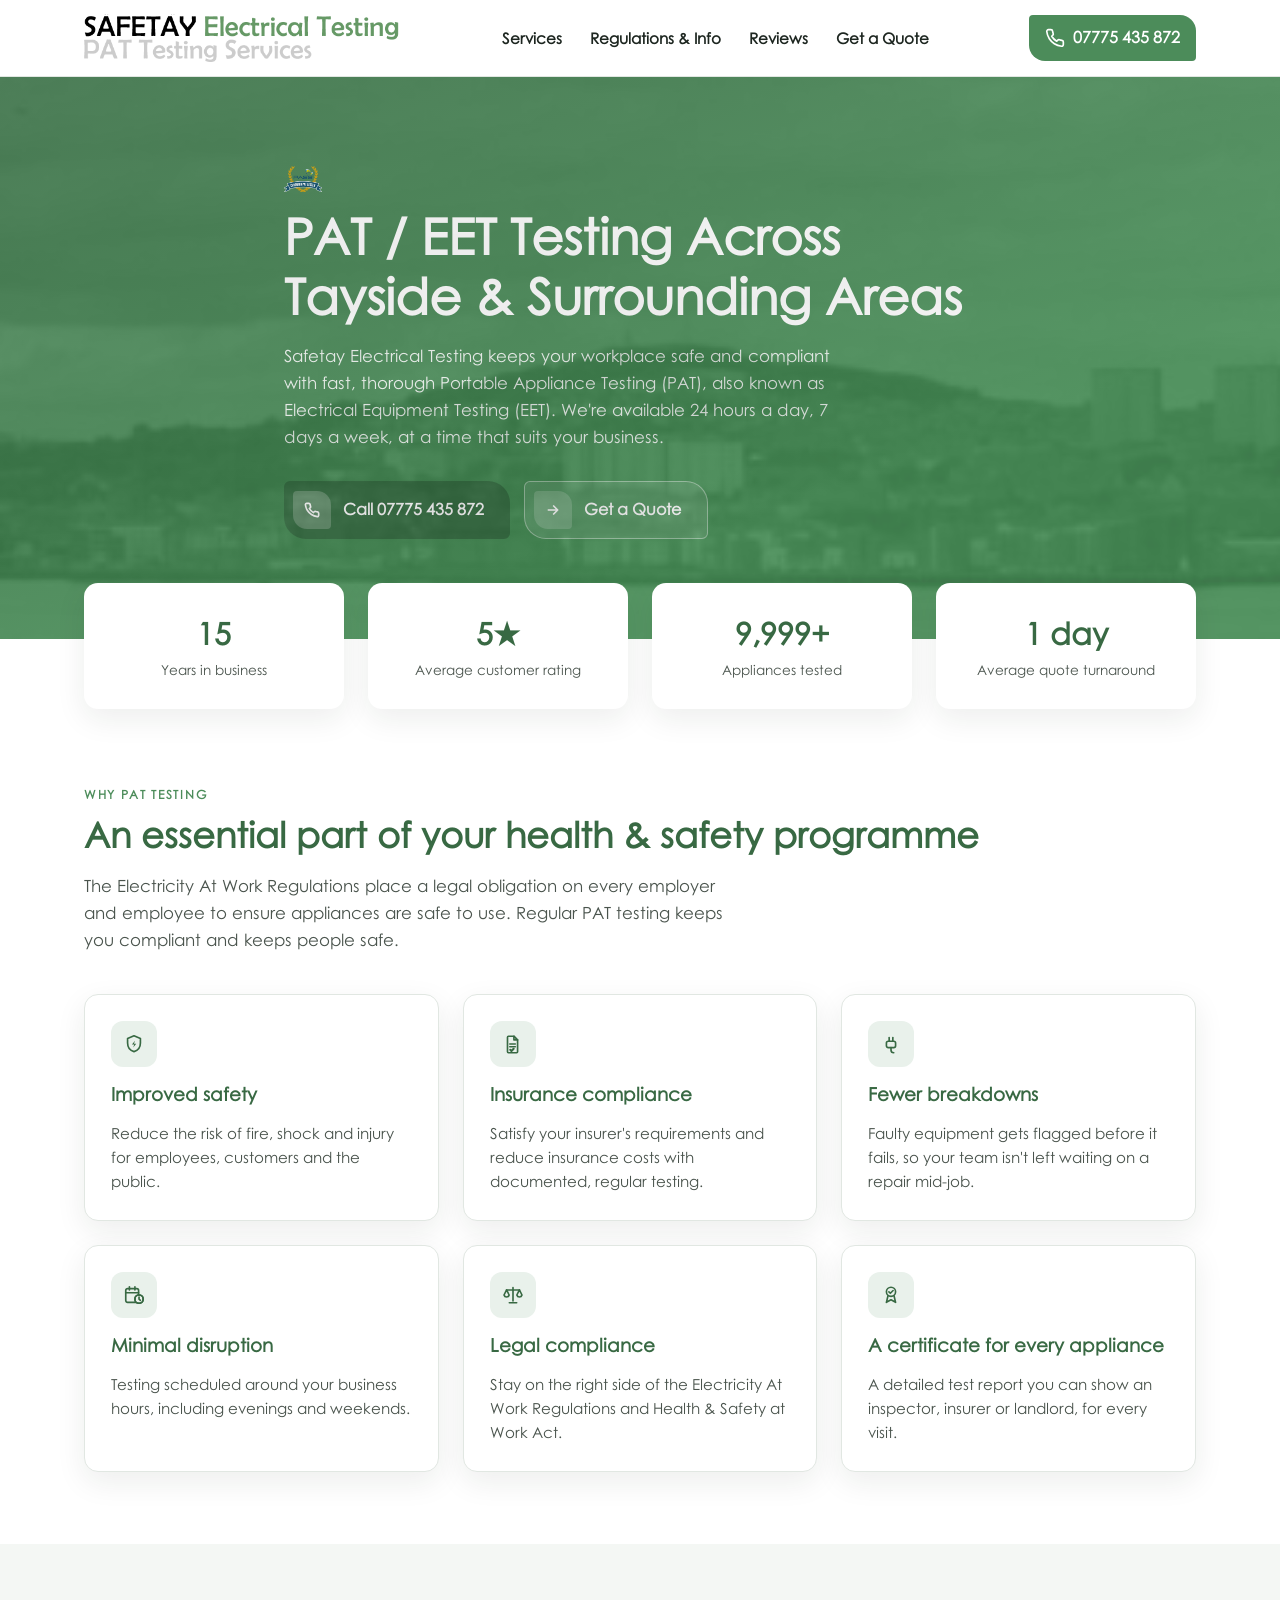
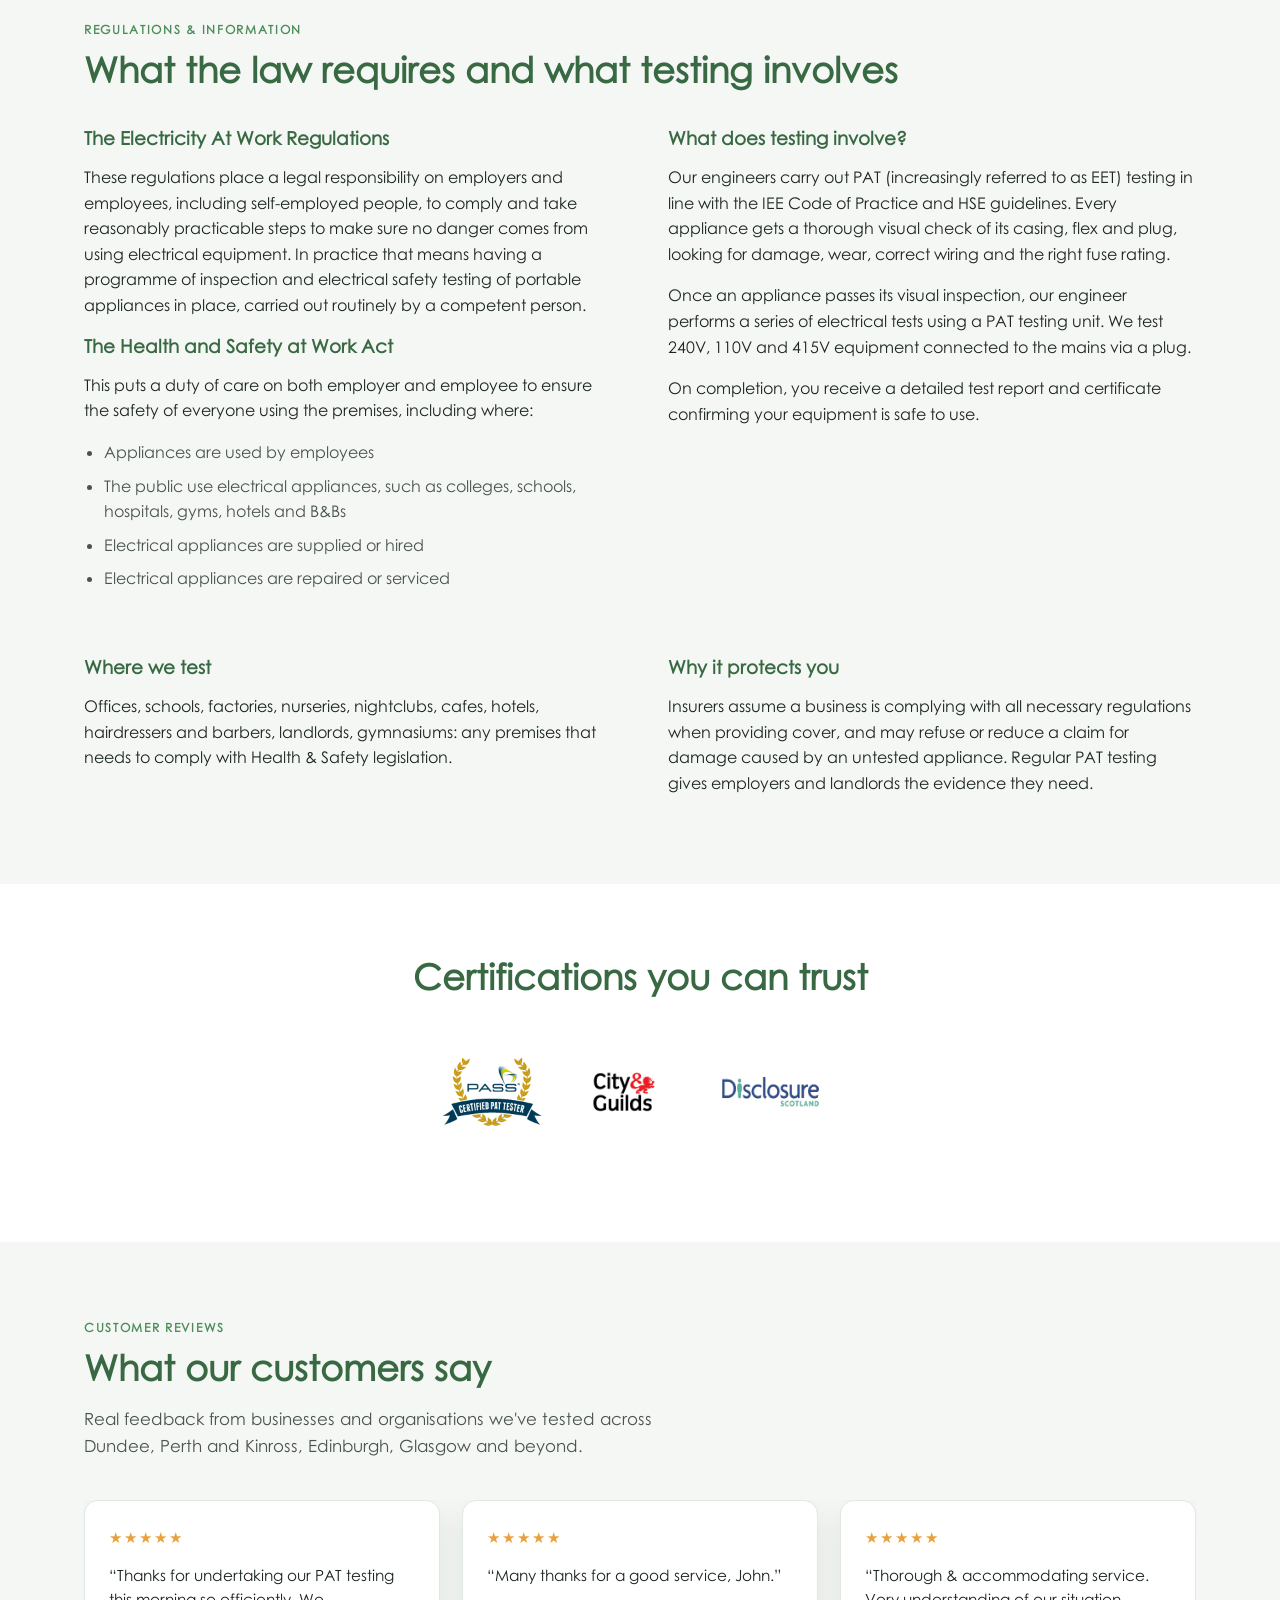
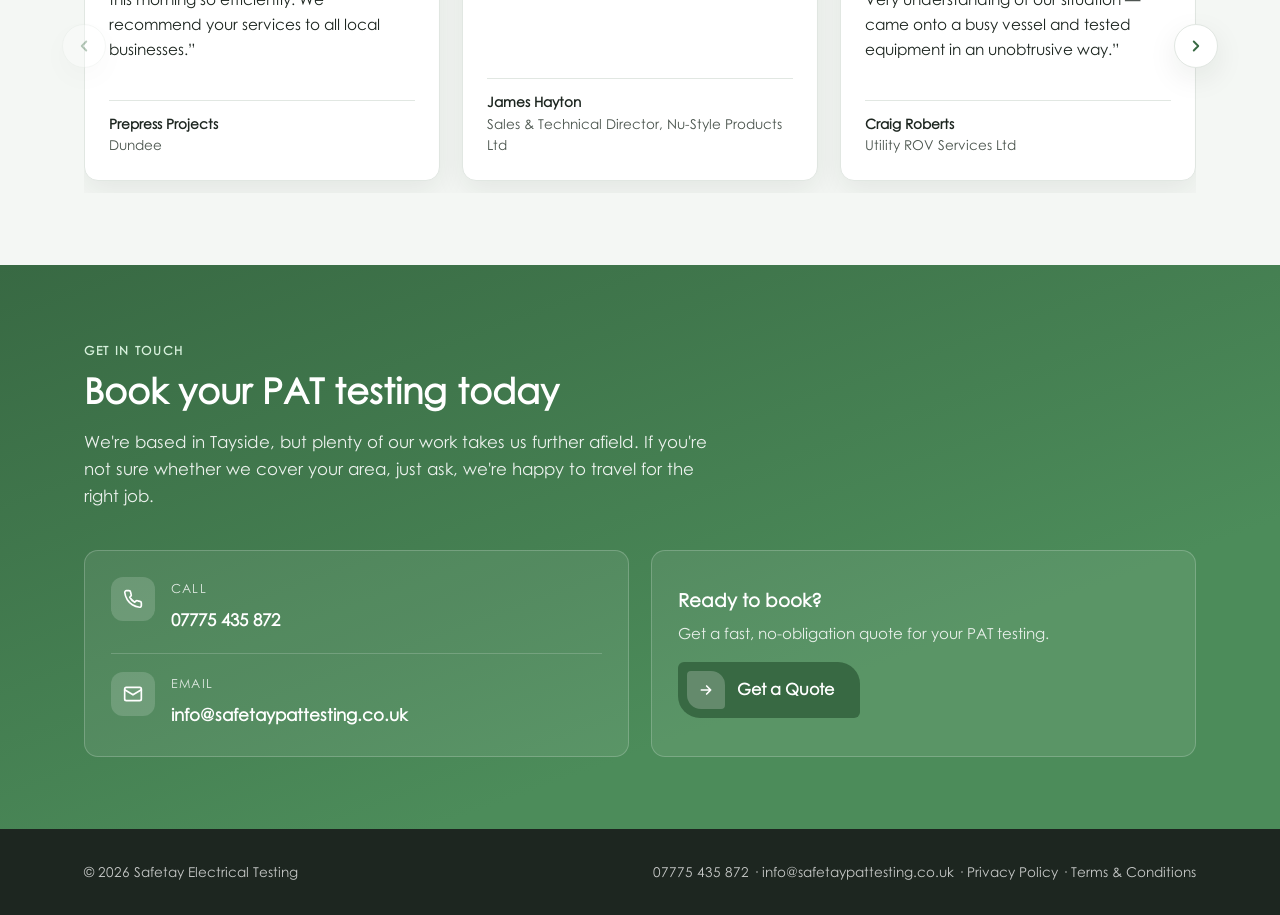
==== commit 72674feb: "Point site at safetaypattesting.co.uk on Cloudflare hosting Swap canonical/og/JSON-LD/sitemap/robots" ====
--- a/index.html
+++ b/index.html
@@ -6,14 +6,14 @@
 <title>PAT / EET Testing Across Tayside &amp; Surrounding Areas | Safetay Electrical Testing</title>
 <meta name="description" content="City &amp; Guilds qualified PAT (EET/ITEE) testing across Dundee, Perth &amp; Kinross, Fife, Angus, Edinburgh and Glasgow. Available 24/7.">
 
-<link rel="canonical" href="https://connor-rep.github.io/PAT/">
+<link rel="canonical" href="https://safetaypattesting.co.uk/">
 
 <!-- Open Graph / social share preview. -->
 <meta property="og:type" content="website">
 <meta property="og:title" content="Safetay Electrical Testing | PAT Testing Tayside">
 <meta property="og:description" content="City &amp; Guilds qualified PAT testing across Tayside and surrounding areas, available 24/7.">
-<meta property="og:image" content="https://connor-rep.github.io/PAT/images/social-share.jpg">
-<meta property="og:url" content="https://connor-rep.github.io/PAT/">
+<meta property="og:image" content="https://safetaypattesting.co.uk/images/social-share.jpg">
+<meta property="og:url" content="https://safetaypattesting.co.uk/">
 <meta name="twitter:card" content="summary_large_image">
 
 <link rel="icon" href="favicon.ico" sizes="any">
@@ -27,8 +27,8 @@
 	"@context": "https://schema.org",
 	"@type": "Electrician",
 	"name": "Safetay Electrical Testing",
-	"image": "https://connor-rep.github.io/PAT/images/logo.png",
-	"url": "https://connor-rep.github.io/PAT/",
+	"image": "https://safetaypattesting.co.uk/images/logo.png",
+	"url": "https://safetaypattesting.co.uk/",
 	"telephone": "+447775435872",
 	"email": "info@safetaypattesting.co.uk",
 	"address": {
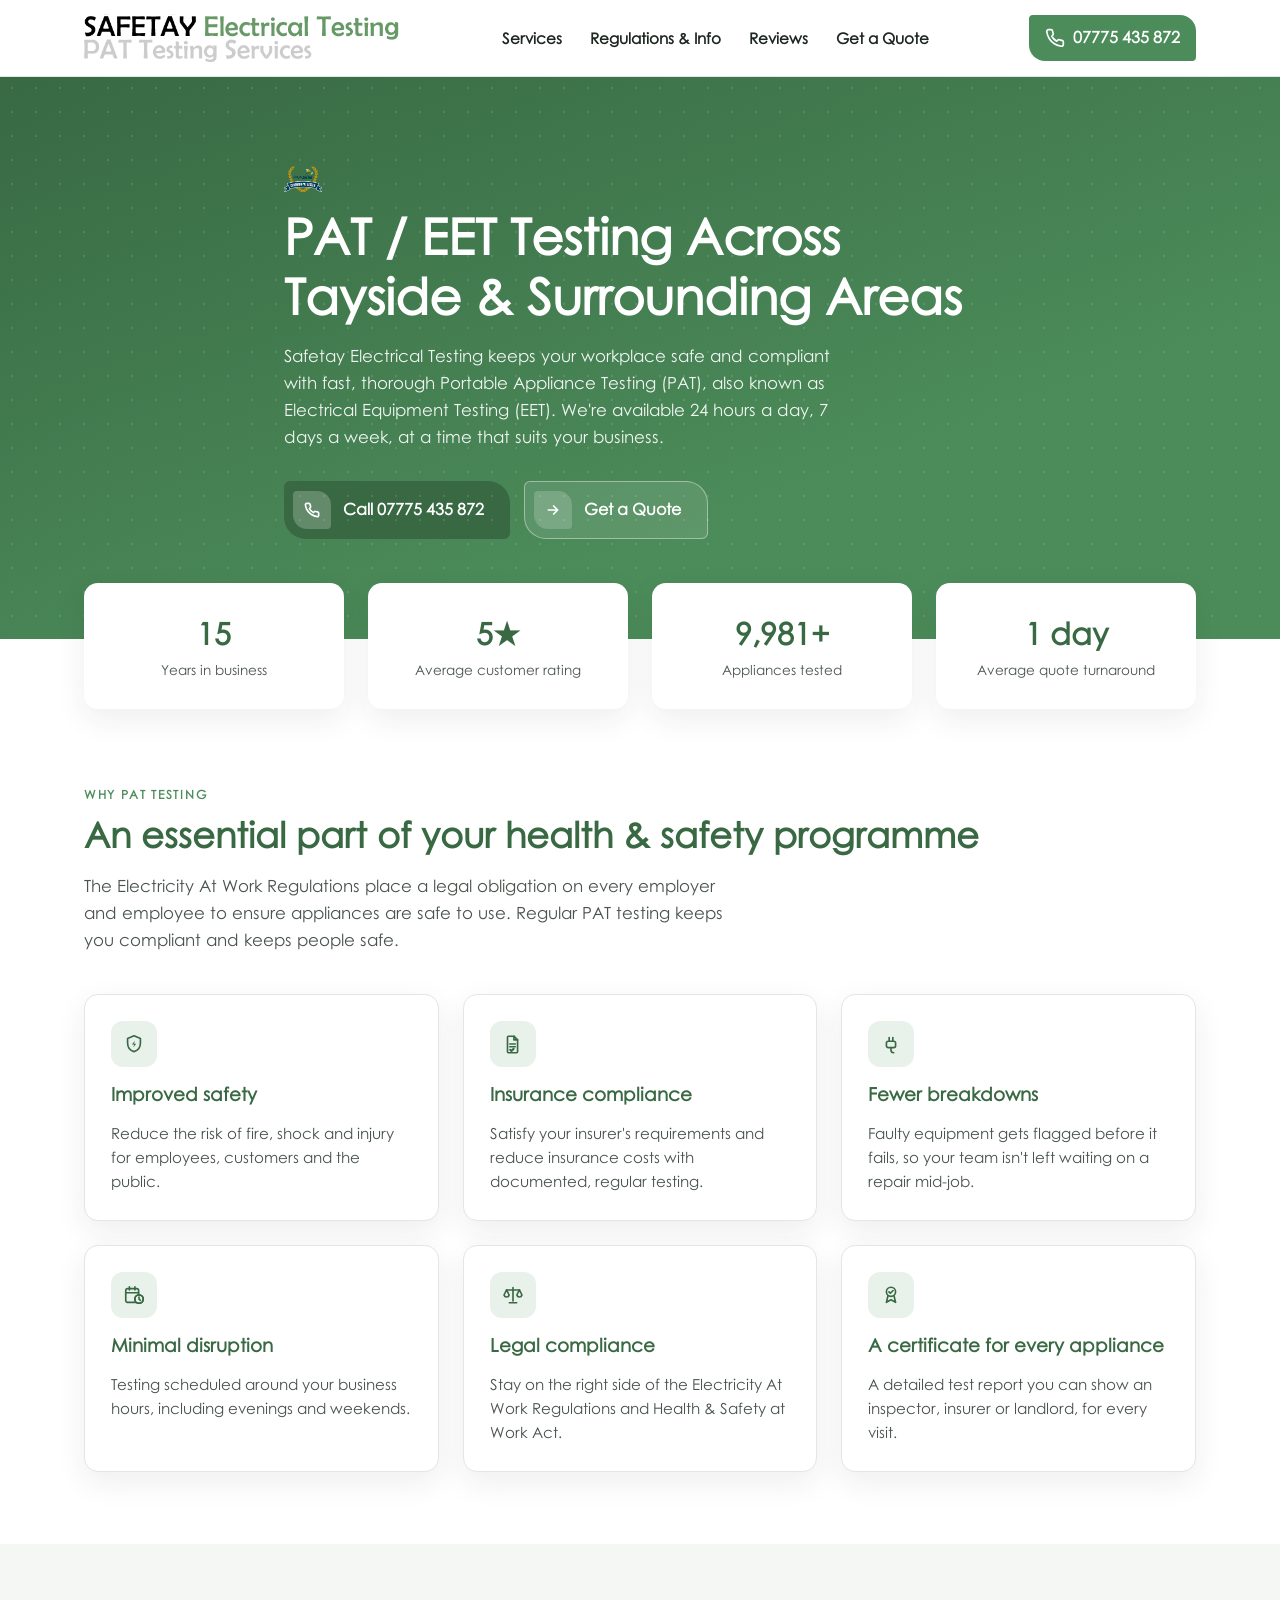
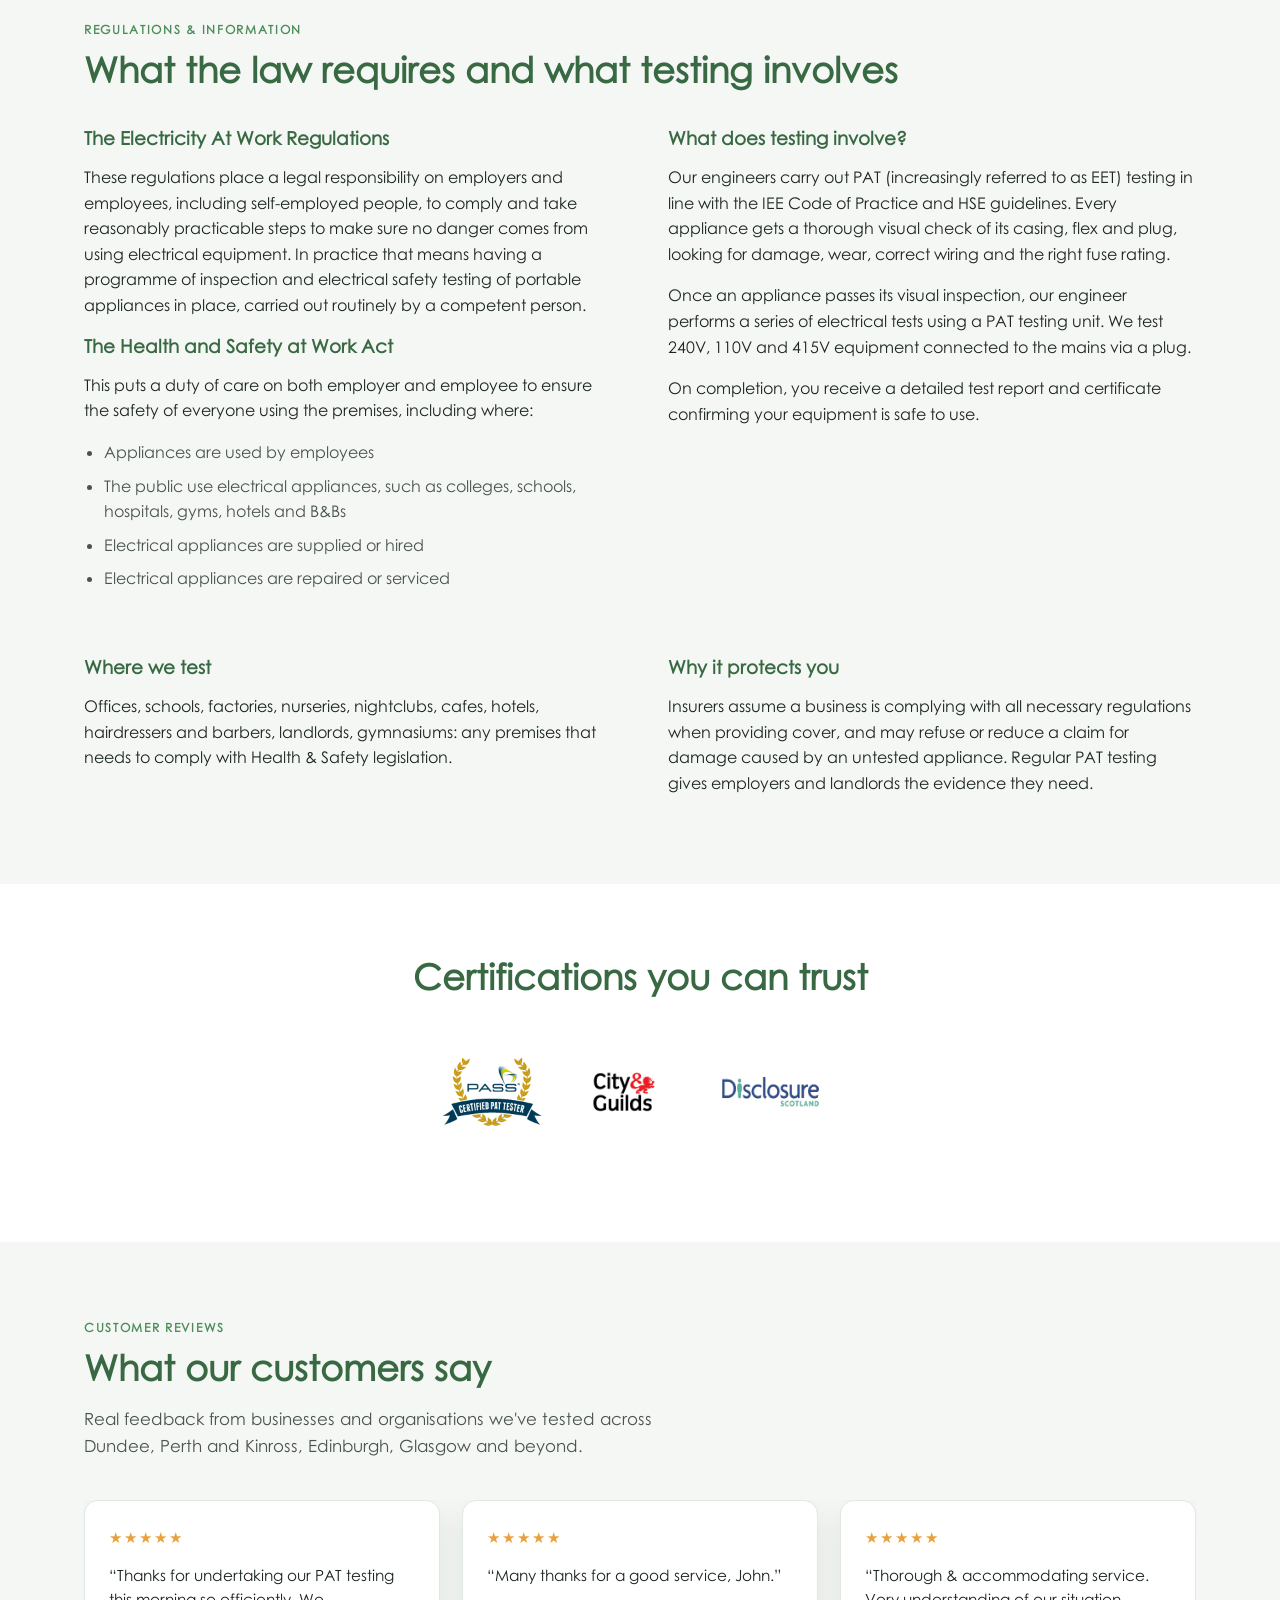
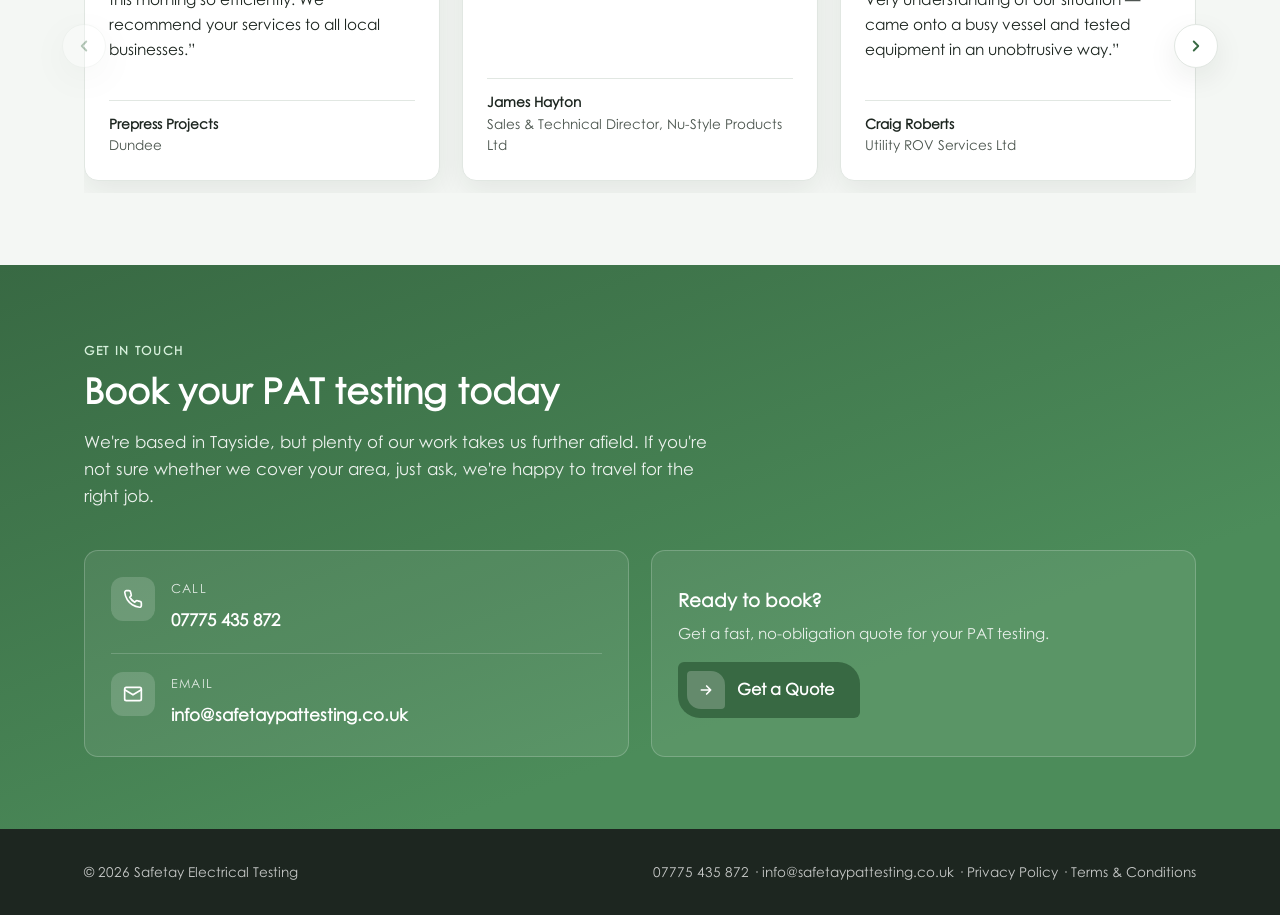
==== commit d9f4b43a: "Replace hero background photo with a CSS dot-grid pattern dundee.jpg's original author/license could" ====
--- a/css/style.css
+++ b/css/style.css
@@ -226,9 +226,9 @@
 	position: absolute;
 	inset: 0;
 	pointer-events: none;
-	background: url('../images/dundee.jpg') center/cover no-repeat;
-	opacity: 0.18;
-	mix-blend-mode: luminosity;
+	background-image: radial-gradient(circle, rgba(255,255,255,0.4) 1.5px, transparent 1.5px);
+	background-size: 24px 24px;
+	opacity: 0.3;
 }
 .hero .wrap { position: relative; max-width: 760px; }
 .hero h1 {
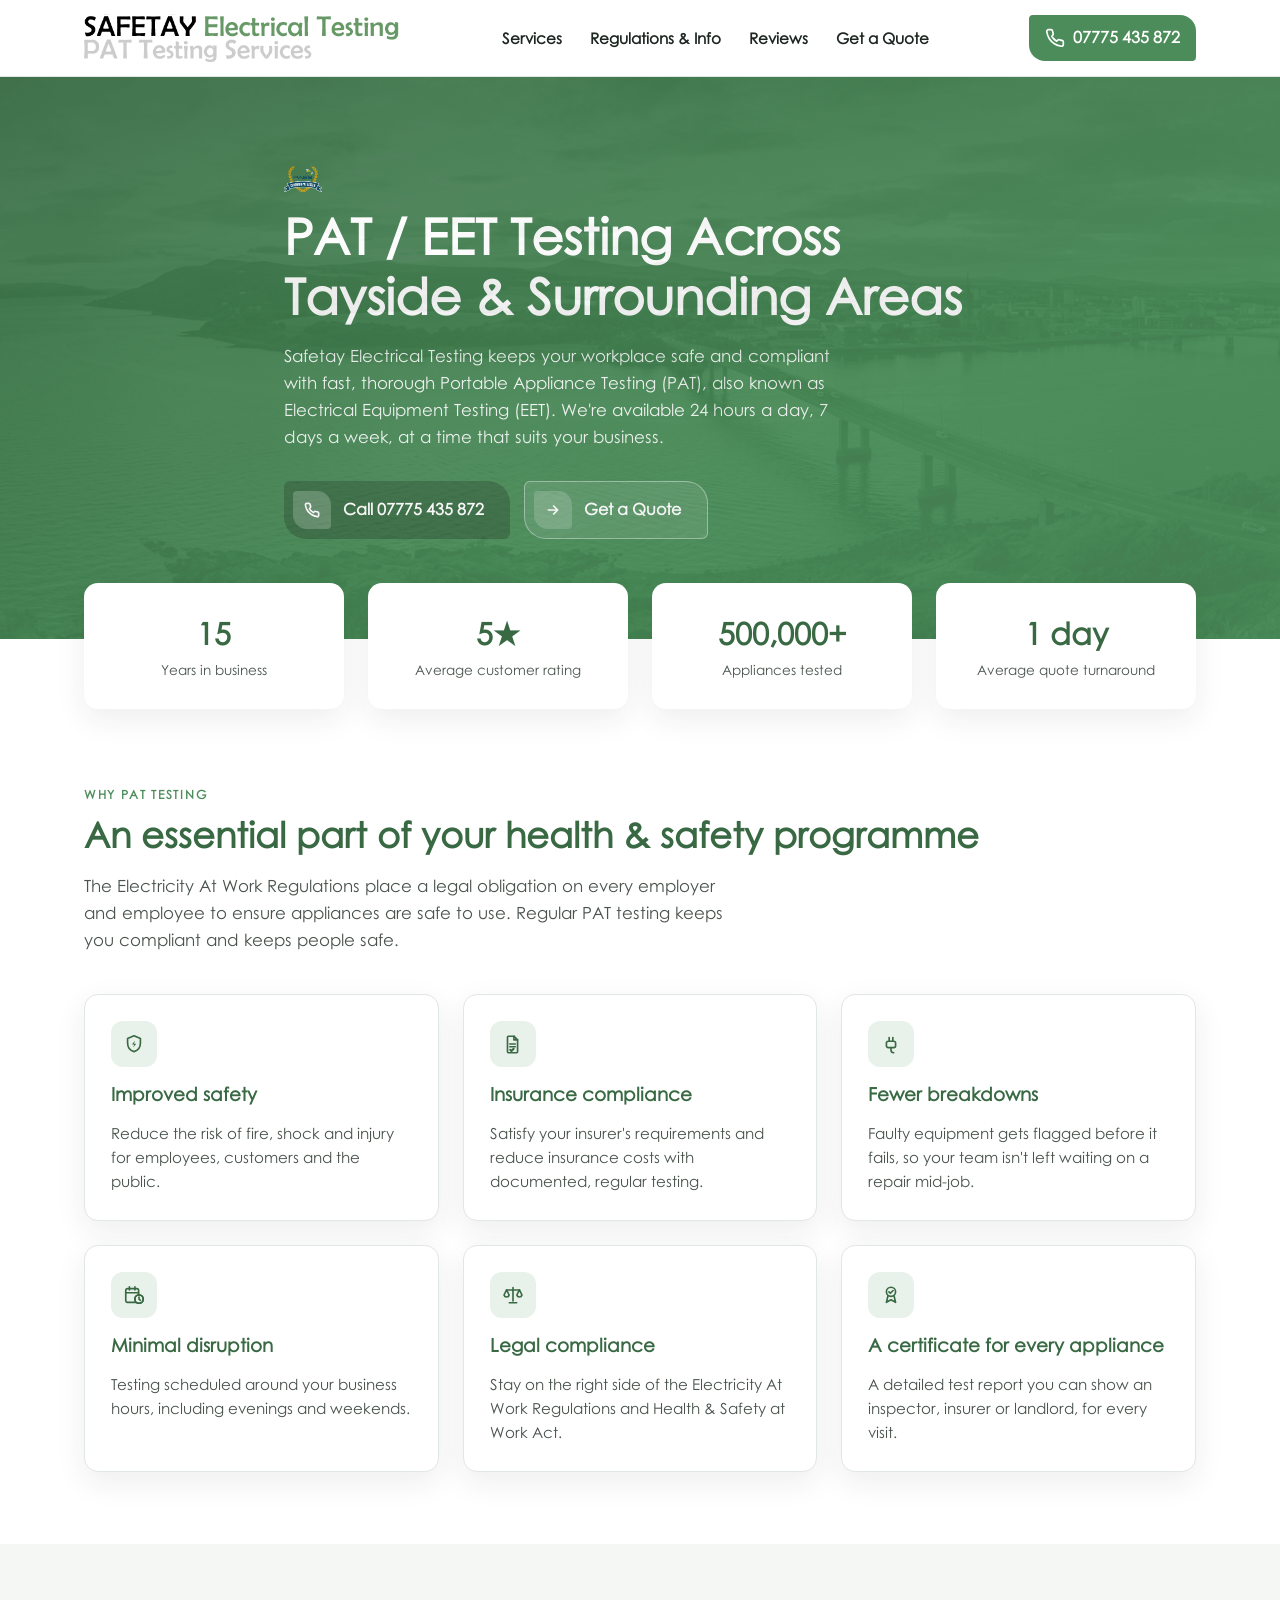
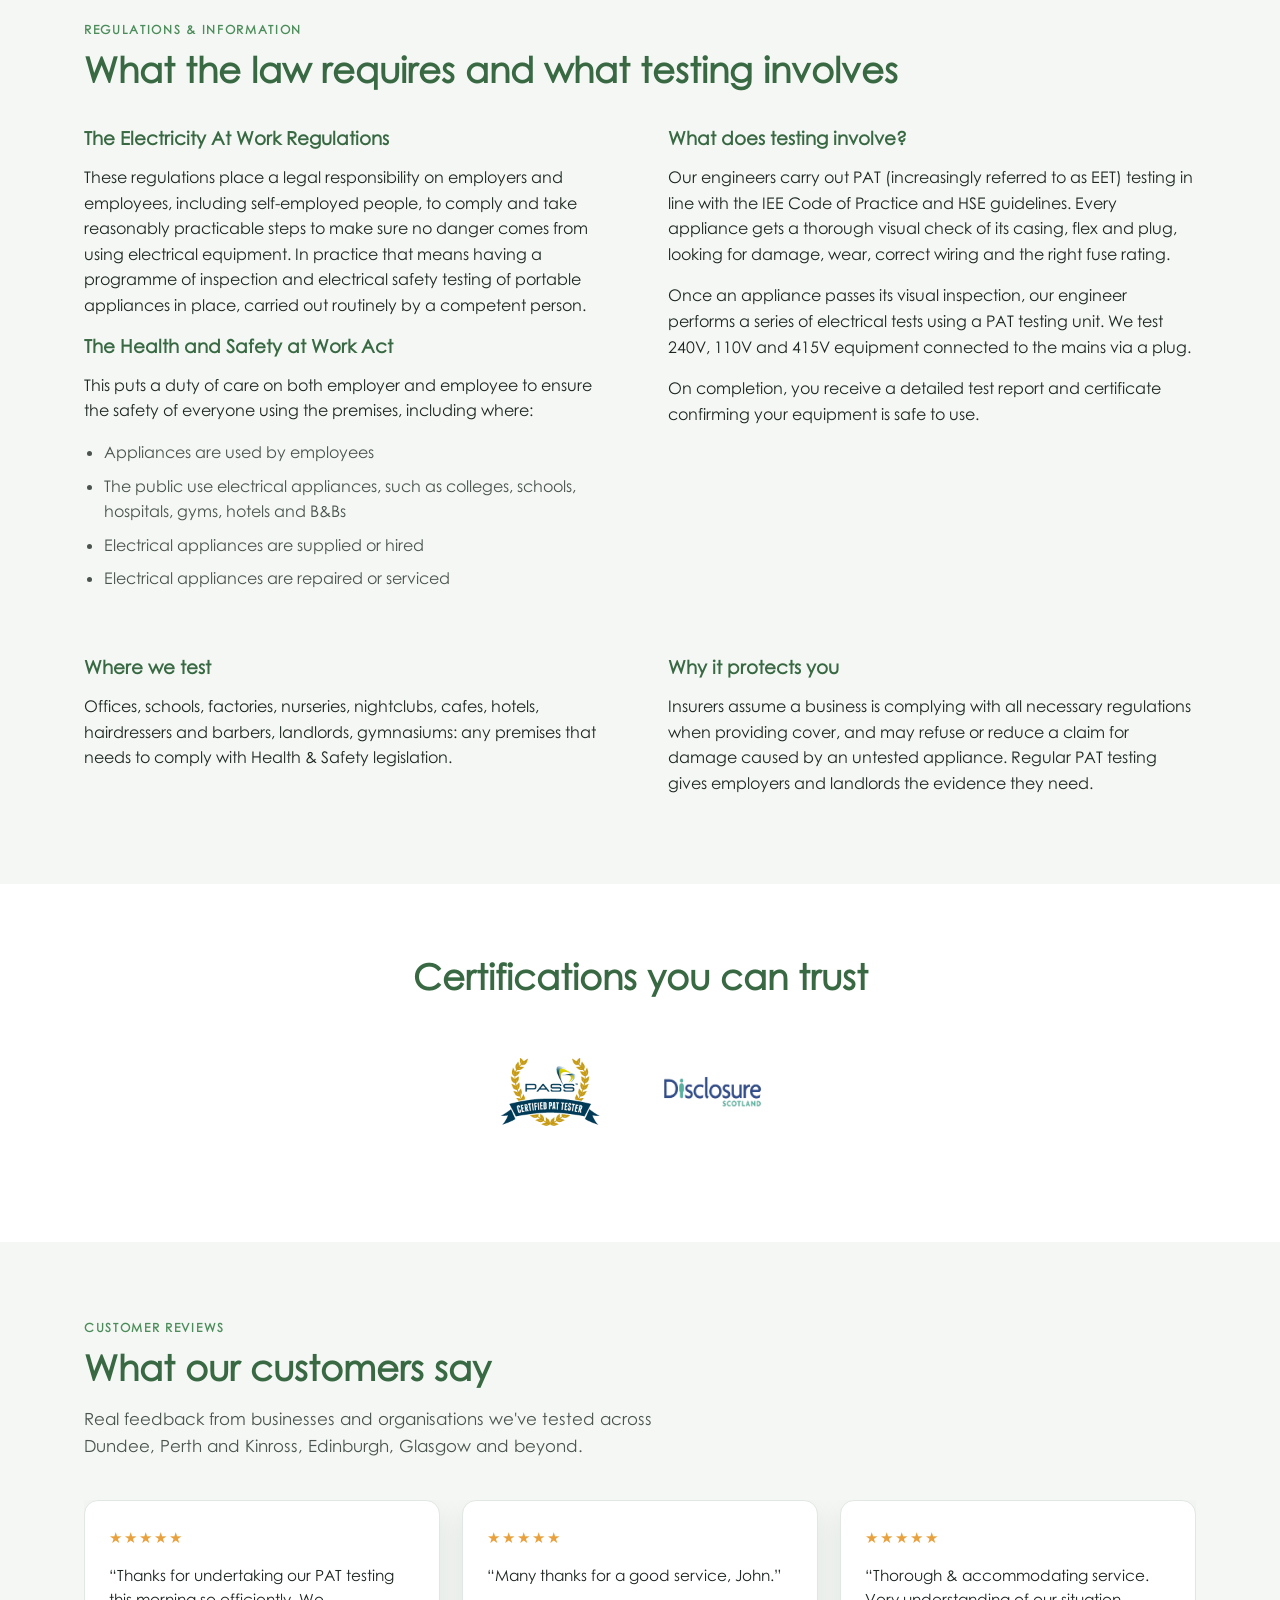
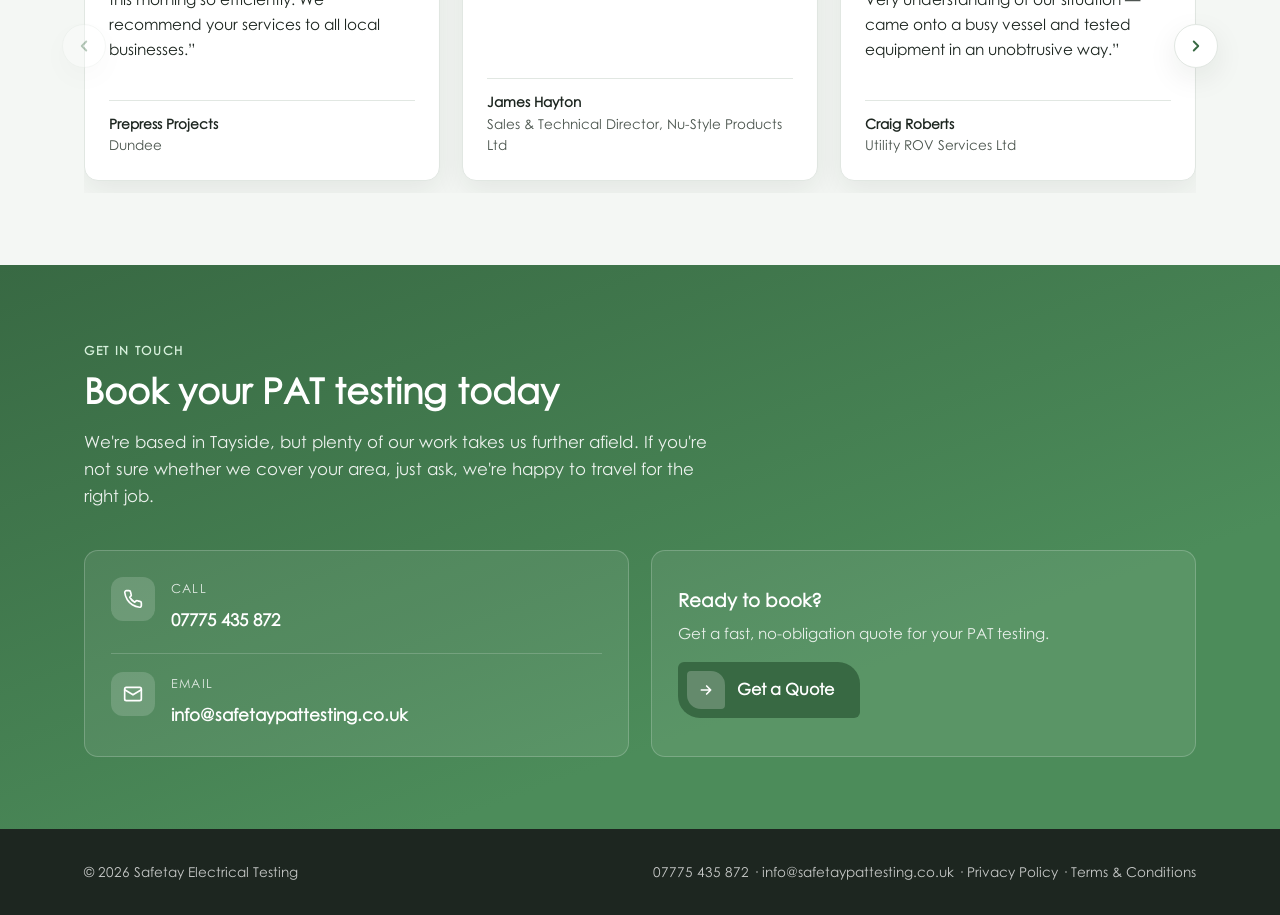
==== commit fbdac20f: "Update appliances stat to 500,000+, speed up its count-up, remove City & Guilds Co-Authored-By: Clau" ====
--- a/index.html
+++ b/index.html
@@ -4,14 +4,14 @@
 <meta charset="utf-8">
 <meta name="viewport" content="width=device-width, initial-scale=1">
 <title>PAT / EET Testing Across Tayside &amp; Surrounding Areas | Safetay Electrical Testing</title>
-<meta name="description" content="City &amp; Guilds qualified PAT (EET/ITEE) testing across Dundee, Perth &amp; Kinross, Fife, Angus, Edinburgh and Glasgow. Available 24/7.">
+<meta name="description" content="Fully qualified PAT (EET/ITEE) testing across Dundee, Perth &amp; Kinross, Fife, Angus, Edinburgh and Glasgow. Available 24/7.">
 
 <link rel="canonical" href="https://safetaypattesting.co.uk/">
 
 <!-- Open Graph / social share preview. -->
 <meta property="og:type" content="website">
 <meta property="og:title" content="Safetay Electrical Testing | PAT Testing Tayside">
-<meta property="og:description" content="City &amp; Guilds qualified PAT testing across Tayside and surrounding areas, available 24/7.">
+<meta property="og:description" content="Fully qualified PAT testing across Tayside and surrounding areas, available 24/7.">
 <meta property="og:image" content="https://safetaypattesting.co.uk/images/social-share.jpg">
 <meta property="og:url" content="https://safetaypattesting.co.uk/">
 <meta name="twitter:card" content="summary_large_image">
@@ -169,7 +169,7 @@
 		<div class="stats">
 			<div class="stat-card"><span class="num" data-target="15" data-suffix="">0</span><span class="label">Years in business</span></div>
 			<div class="stat-card"><span class="num" data-target="5" data-suffix="&#9733;">0&#9733;</span><span class="label">Average customer rating</span></div>
-			<div class="stat-card"><span class="num" data-target="10000" data-suffix="+">0+</span><span class="label">Appliances tested</span></div>
+			<div class="stat-card"><span class="num" data-target="500000" data-suffix="+" data-duration="1400">0+</span><span class="label">Appliances tested</span></div>
 			<div class="stat-card"><span class="num" data-target="1" data-suffix=" day">0 day</span><span class="label">Average quote turnaround</span></div>
 		</div>
 	</div>
@@ -307,7 +307,6 @@
 			<h2 style="text-align:center;">Certifications you can trust</h2>
 			<div class="cert-strip">
 				<img src="images/certified.png" alt="Certified PAT Tester" width="150" height="102">
-				<img src="images/cityandguilds.png" alt="City &amp; Guilds" width="320" height="320">
 				<img class="cert-disclosure" src="images/disclosurescotland.png" alt="Disclosure Scotland" width="632" height="395">
 			</div>
 		</div>
@@ -472,7 +471,7 @@
 		function animate(el) {
 			var target = parseInt(el.getAttribute('data-target'), 10);
 			var suffix = el.getAttribute('data-suffix') || '';
-			var duration = 2400;
+			var duration = parseInt(el.getAttribute('data-duration'), 10) || 2400;
 			var start = null;
 
 			function step(timestamp) {
--- a/css/style.css
+++ b/css/style.css
@@ -226,9 +226,9 @@
 	position: absolute;
 	inset: 0;
 	pointer-events: none;
-	background-image: radial-gradient(circle, rgba(255,255,255,0.4) 1.5px, transparent 1.5px);
-	background-size: 24px 24px;
-	opacity: 0.3;
+	background: url('../images/tayside-background.jpg') center/cover no-repeat;
+	opacity: 0.1;
+	mix-blend-mode: luminosity;
 }
 .hero .wrap { position: relative; max-width: 760px; }
 .hero h1 {
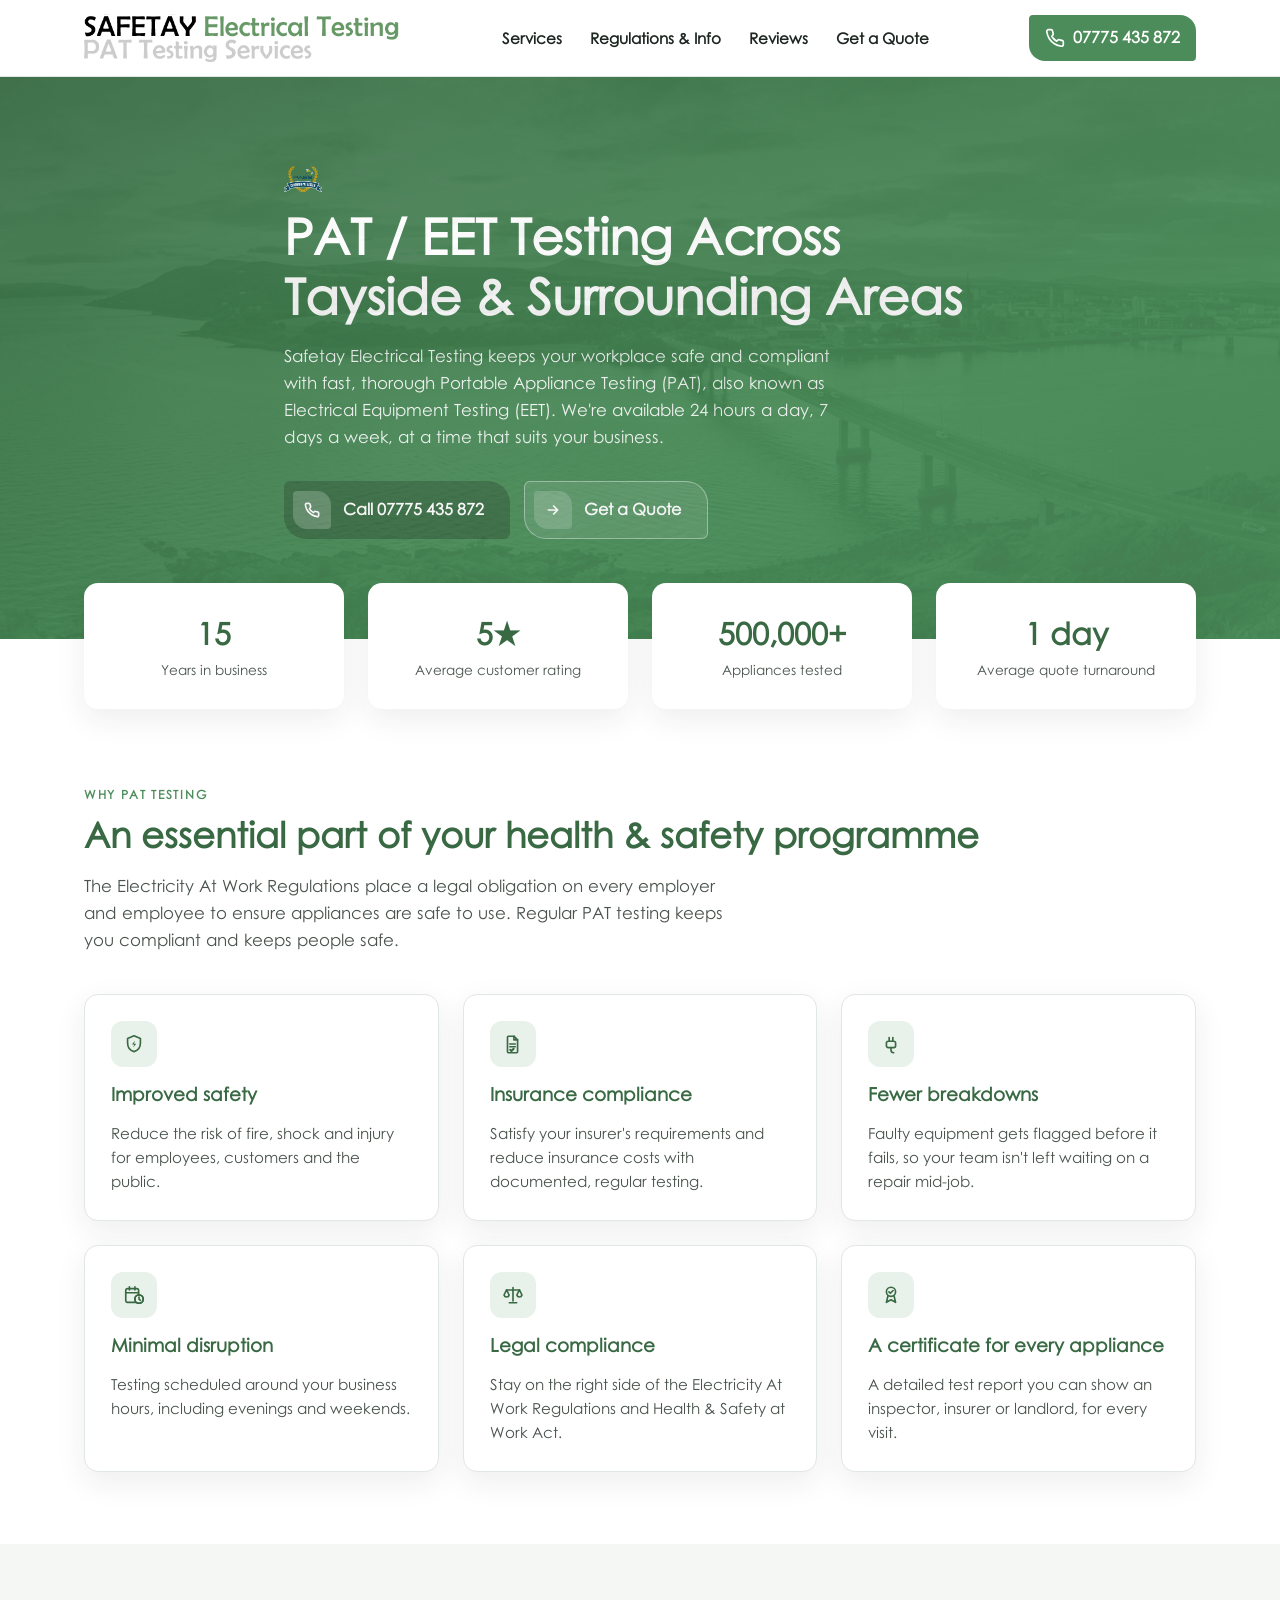
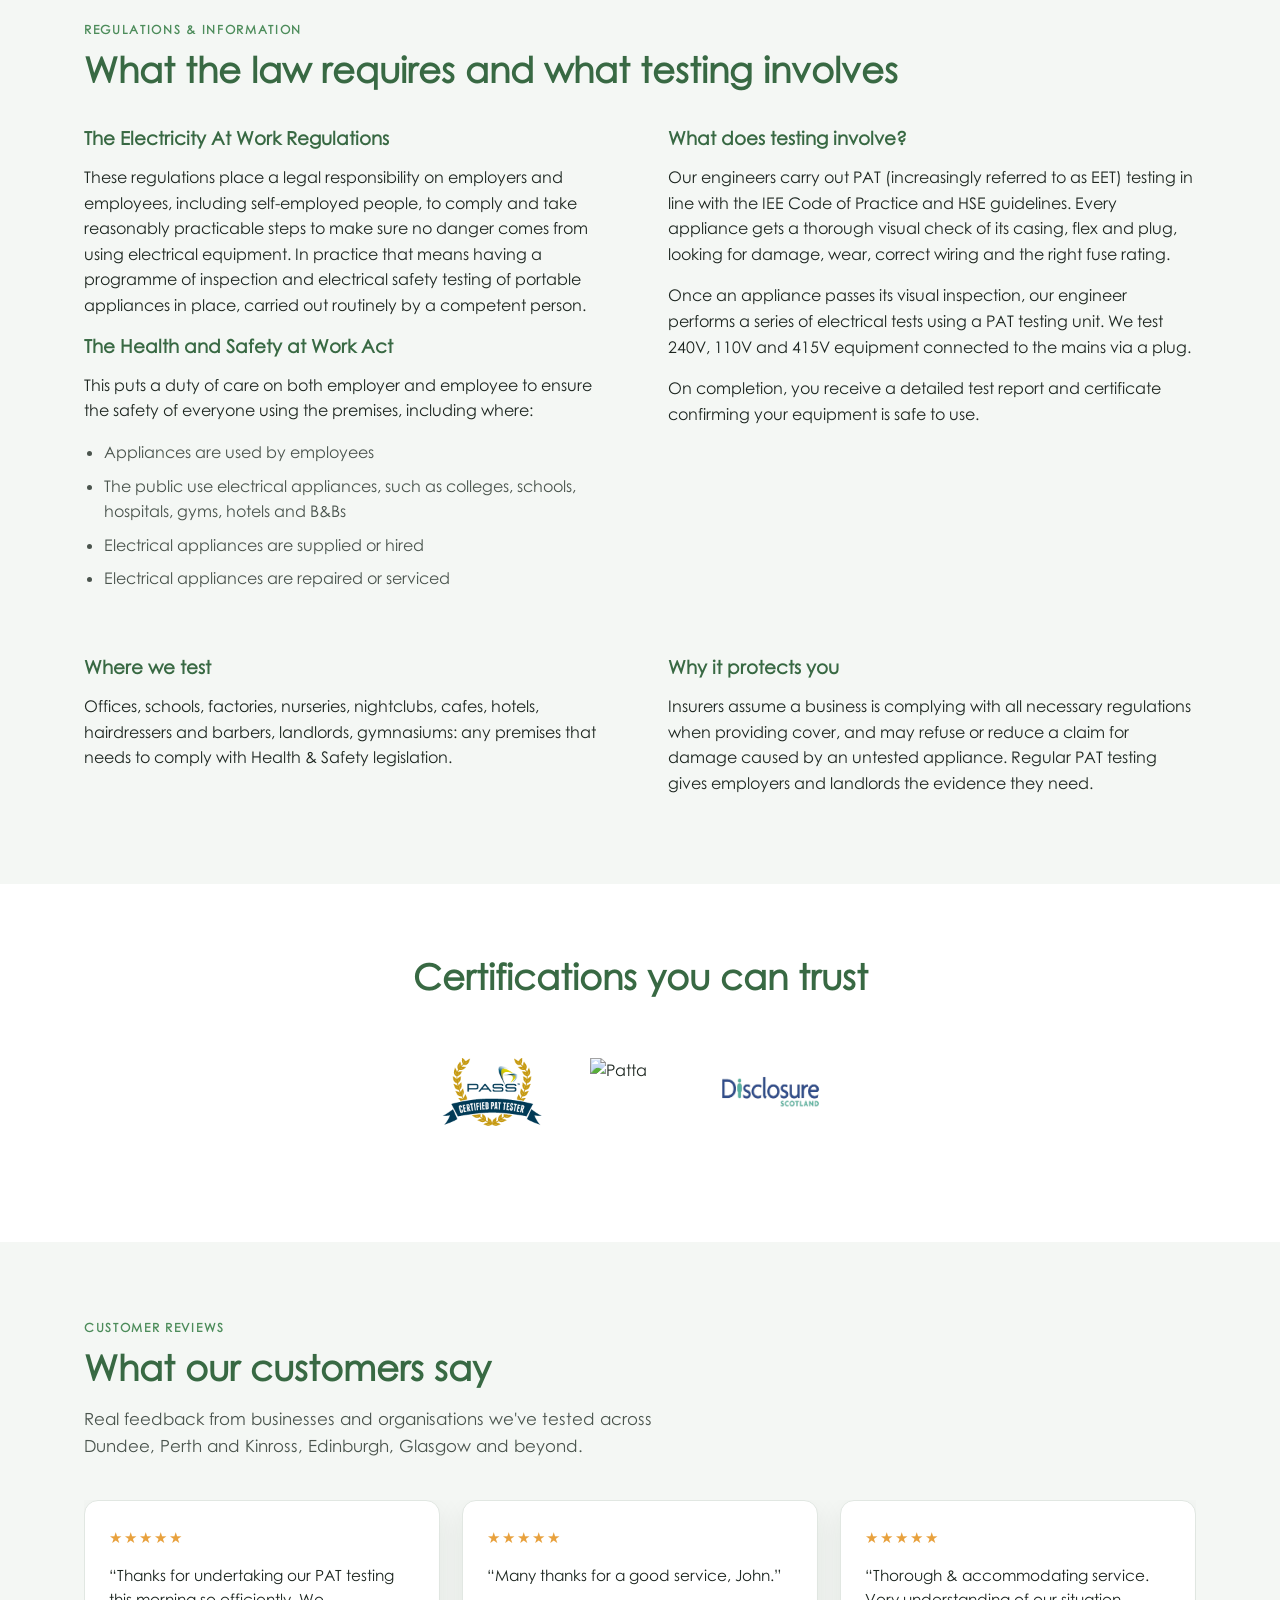
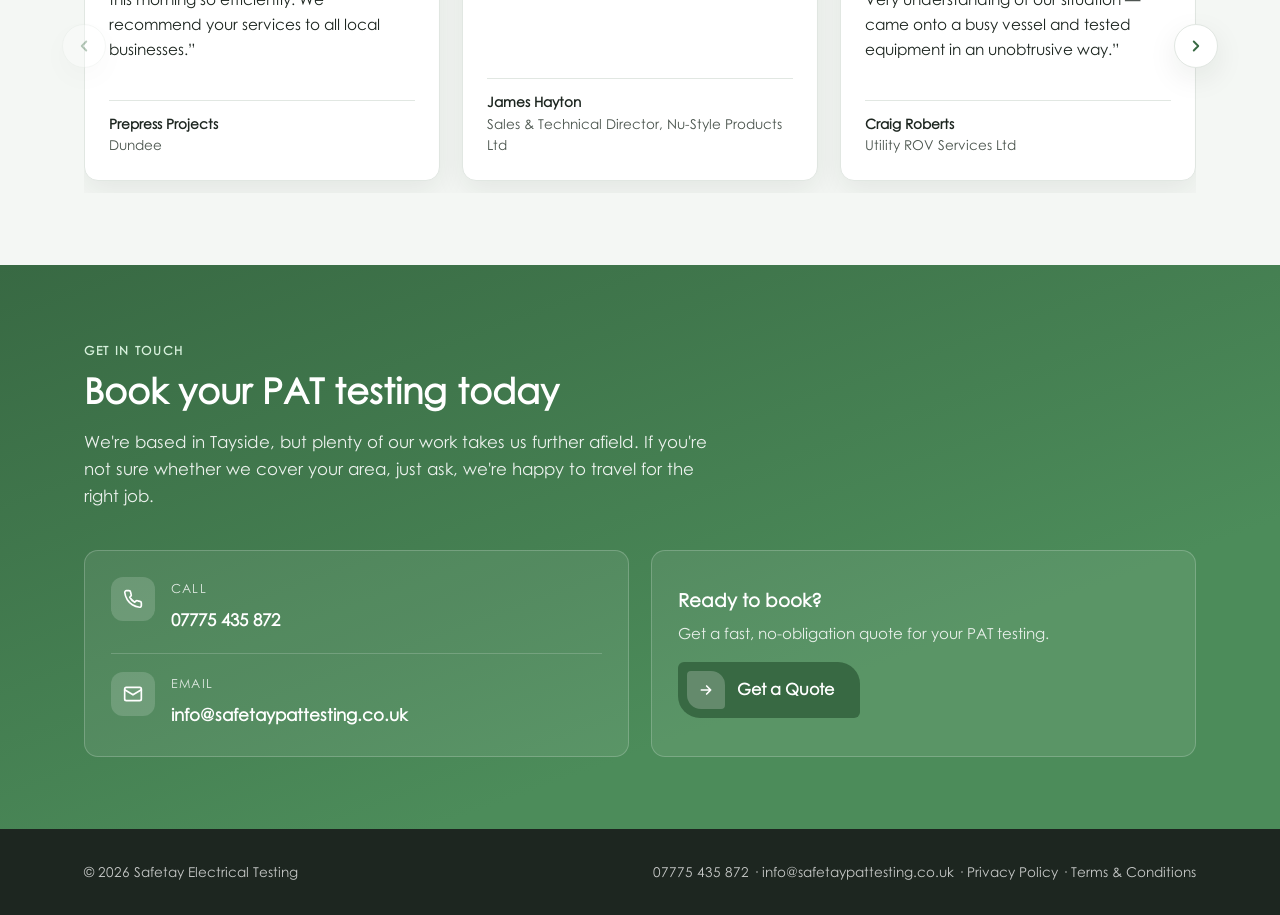
==== commit a1c87a3e: "Swap City & Guilds references for Patta (logo pending upload) Co-Authored-By: Claude Sonnet 5 <norep" ====
--- a/index.html
+++ b/index.html
@@ -4,14 +4,14 @@
 <meta charset="utf-8">
 <meta name="viewport" content="width=device-width, initial-scale=1">
 <title>PAT / EET Testing Across Tayside &amp; Surrounding Areas | Safetay Electrical Testing</title>
-<meta name="description" content="Fully qualified PAT (EET/ITEE) testing across Dundee, Perth &amp; Kinross, Fife, Angus, Edinburgh and Glasgow. Available 24/7.">
+<meta name="description" content="Patta qualified PAT (EET/ITEE) testing across Dundee, Perth &amp; Kinross, Fife, Angus, Edinburgh and Glasgow. Available 24/7.">
 
 <link rel="canonical" href="https://safetaypattesting.co.uk/">
 
 <!-- Open Graph / social share preview. -->
 <meta property="og:type" content="website">
 <meta property="og:title" content="Safetay Electrical Testing | PAT Testing Tayside">
-<meta property="og:description" content="Fully qualified PAT testing across Tayside and surrounding areas, available 24/7.">
+<meta property="og:description" content="Patta qualified PAT testing across Tayside and surrounding areas, available 24/7.">
 <meta property="og:image" content="https://safetaypattesting.co.uk/images/social-share.jpg">
 <meta property="og:url" content="https://safetaypattesting.co.uk/">
 <meta name="twitter:card" content="summary_large_image">
@@ -307,6 +307,7 @@
 			<h2 style="text-align:center;">Certifications you can trust</h2>
 			<div class="cert-strip">
 				<img src="images/certified.png" alt="Certified PAT Tester" width="150" height="102">
+				<img src="images/patta-logo.png" alt="Patta" width="320" height="320">
 				<img class="cert-disclosure" src="images/disclosurescotland.png" alt="Disclosure Scotland" width="632" height="395">
 			</div>
 		</div>
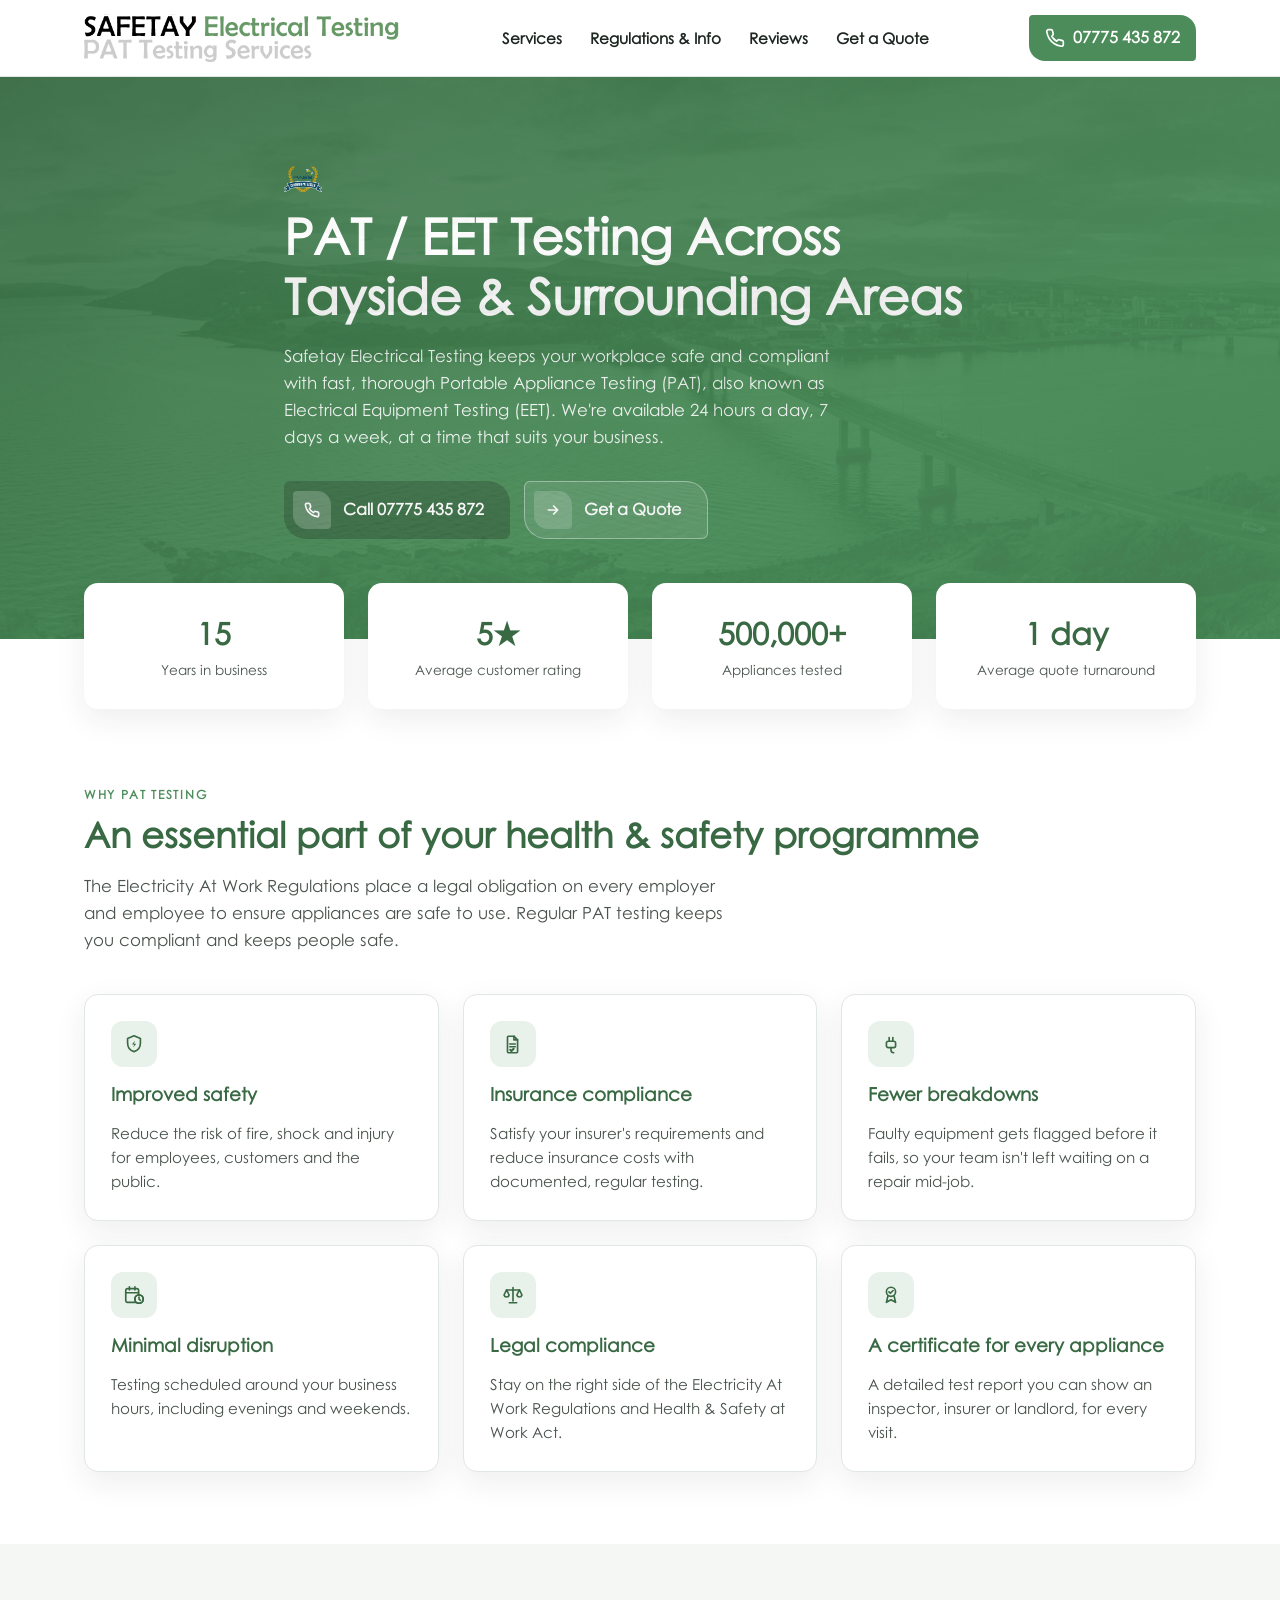
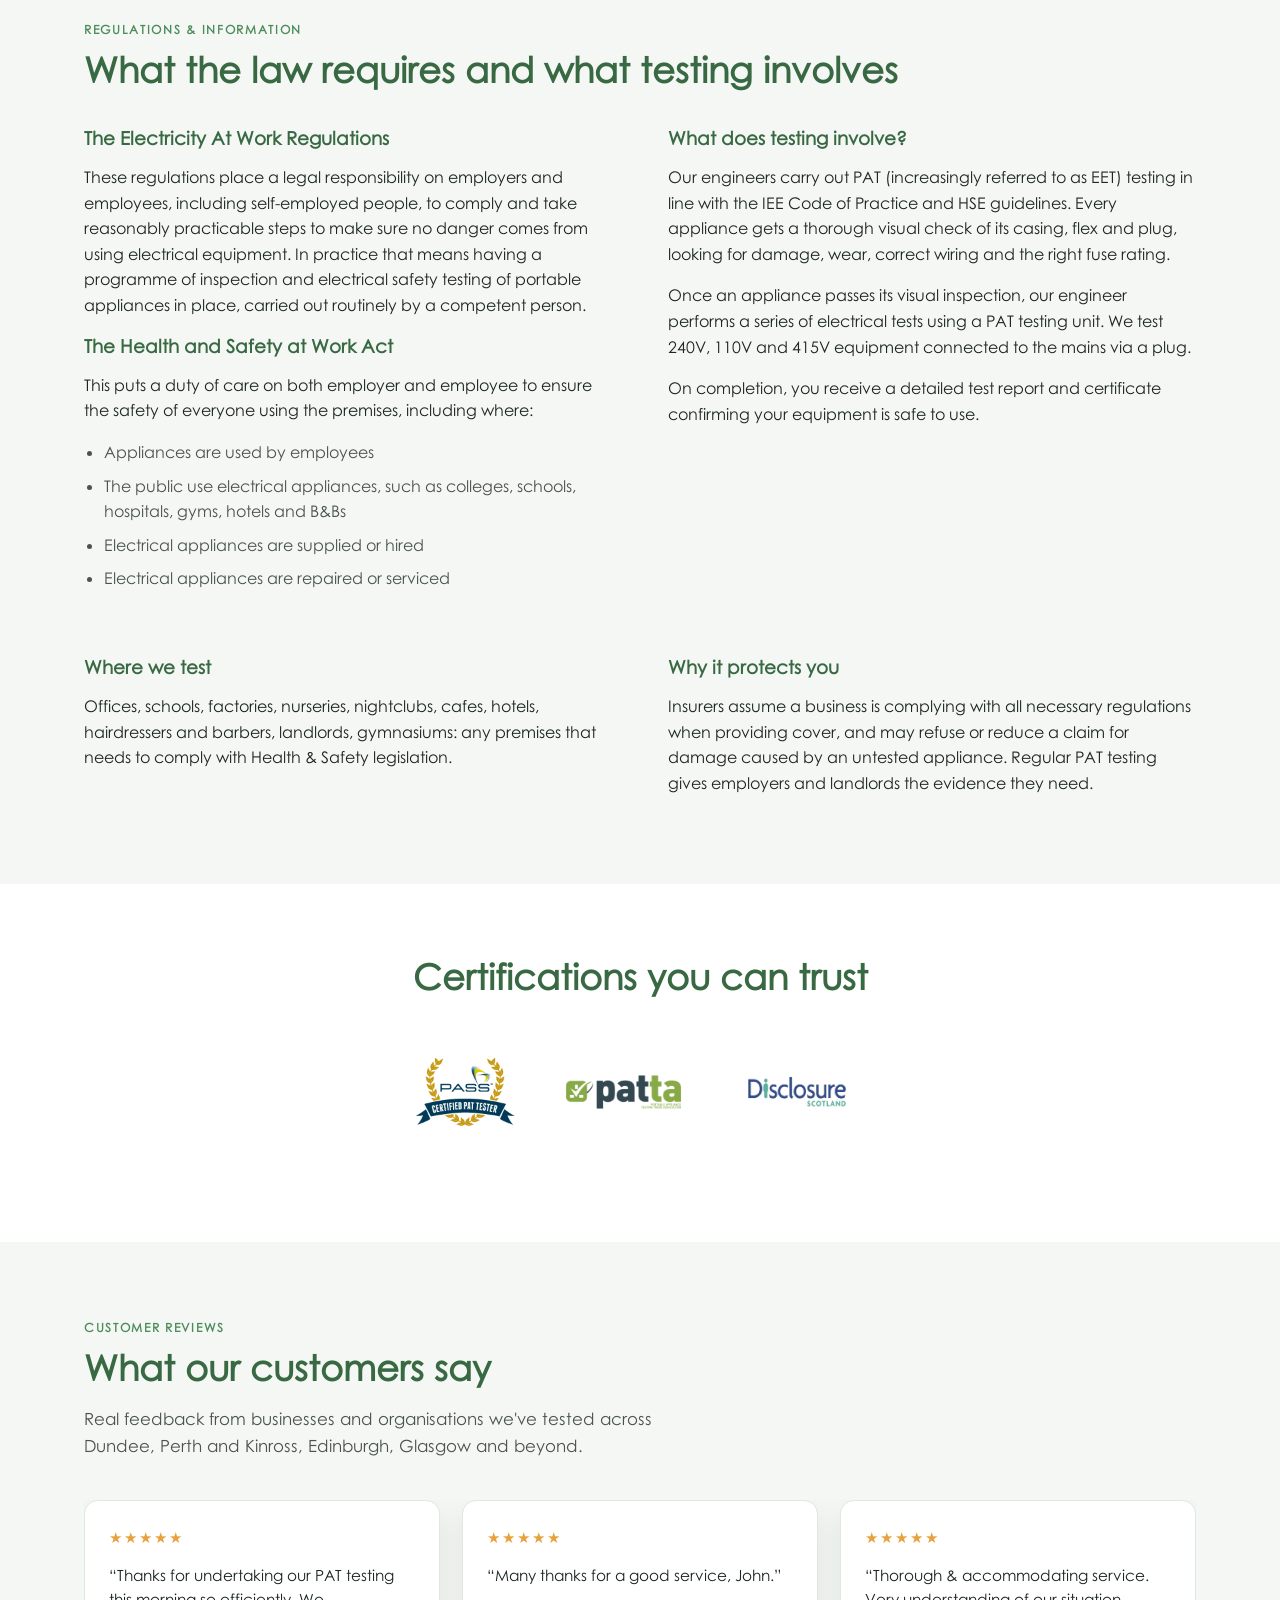
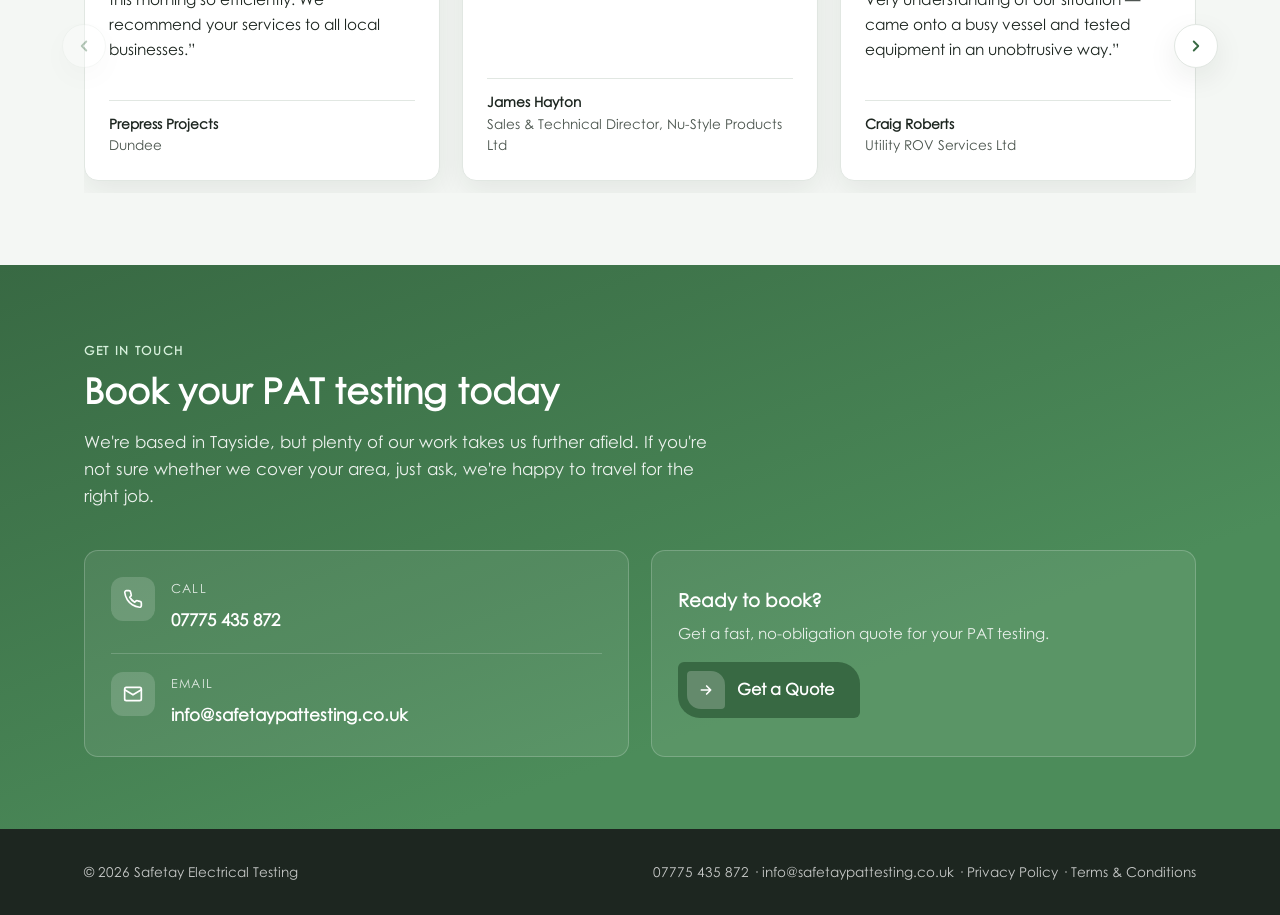
==== commit 37f3c3e0: "Fix Patta logo image dimensions to match actual aspect ratio Co-Authored-By: Claude Sonnet 5 <norepl" ====
--- a/index.html
+++ b/index.html
@@ -307,7 +307,7 @@
 			<h2 style="text-align:center;">Certifications you can trust</h2>
 			<div class="cert-strip">
 				<img src="images/certified.png" alt="Certified PAT Tester" width="150" height="102">
-				<img src="images/patta-logo.png" alt="Patta" width="320" height="320">
+				<img src="images/patta-logo.png" alt="Patta" width="320" height="180">
 				<img class="cert-disclosure" src="images/disclosurescotland.png" alt="Disclosure Scotland" width="632" height="395">
 			</div>
 		</div>
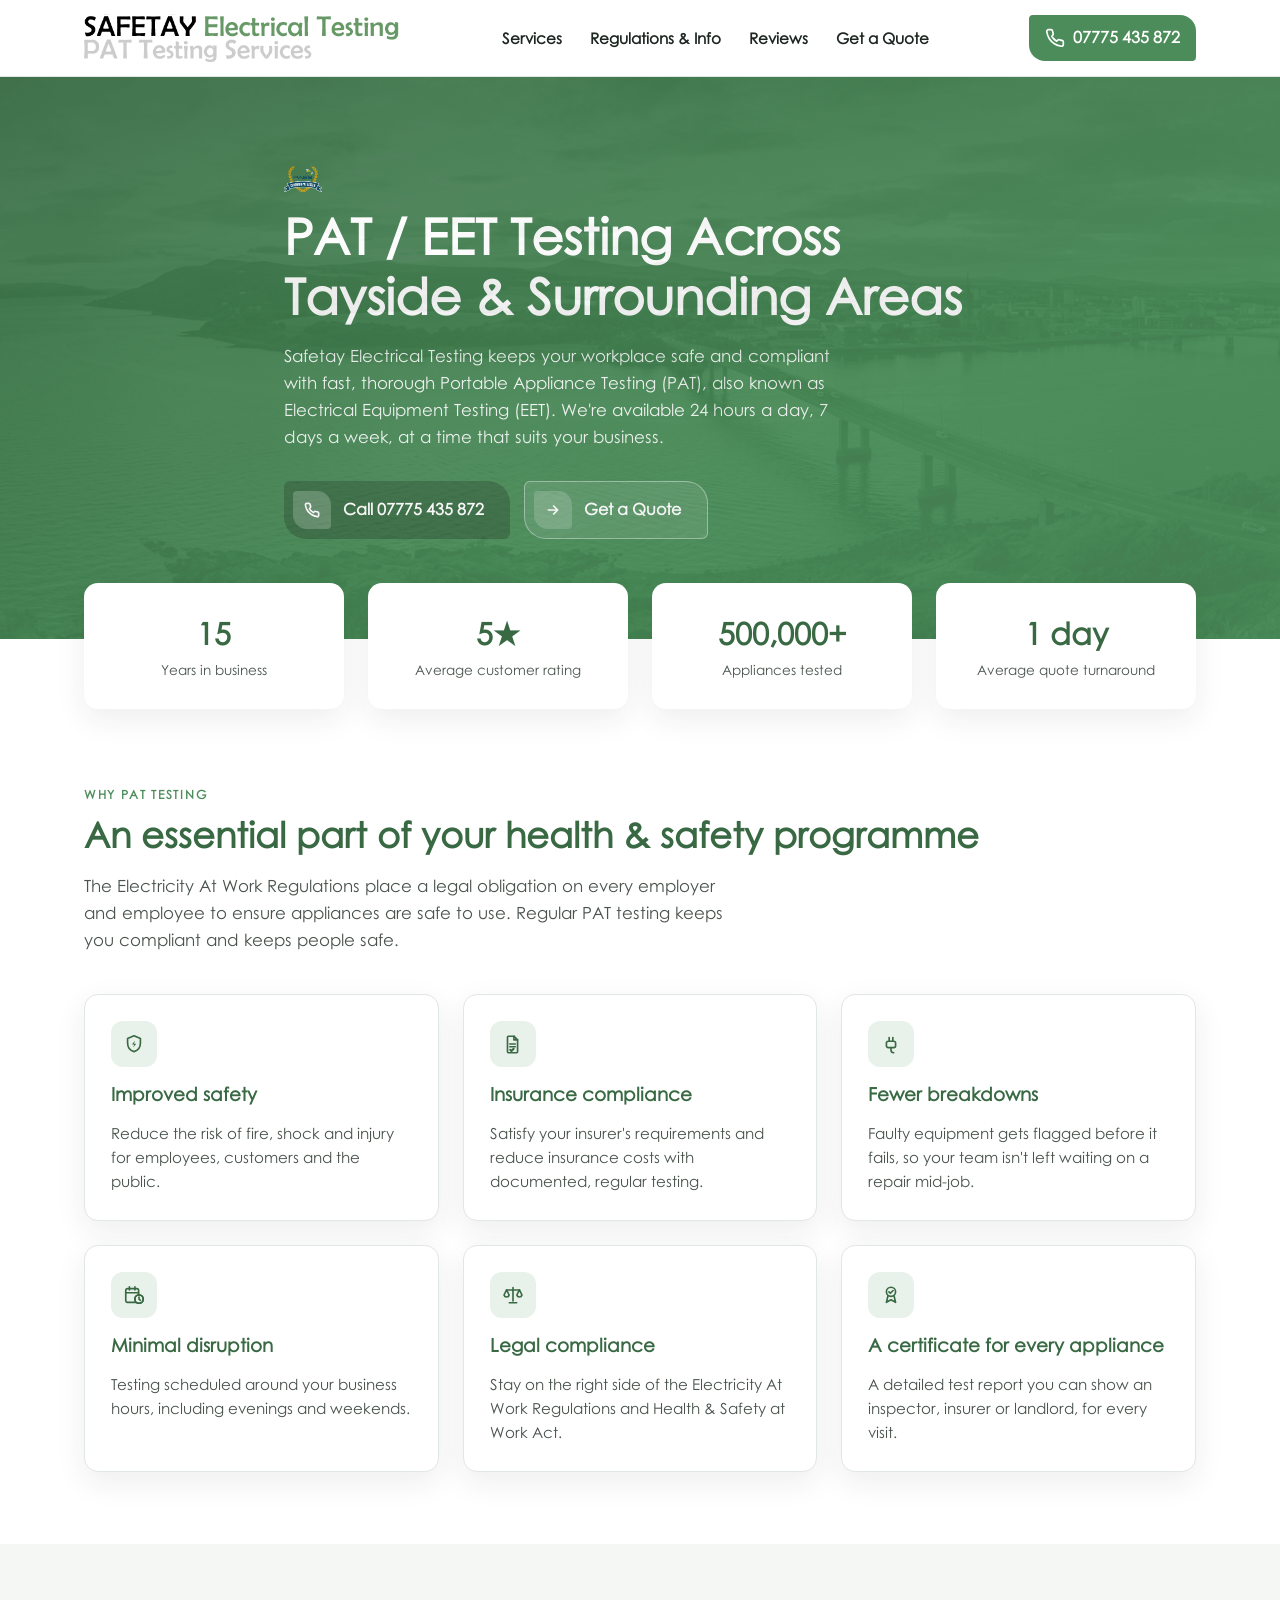
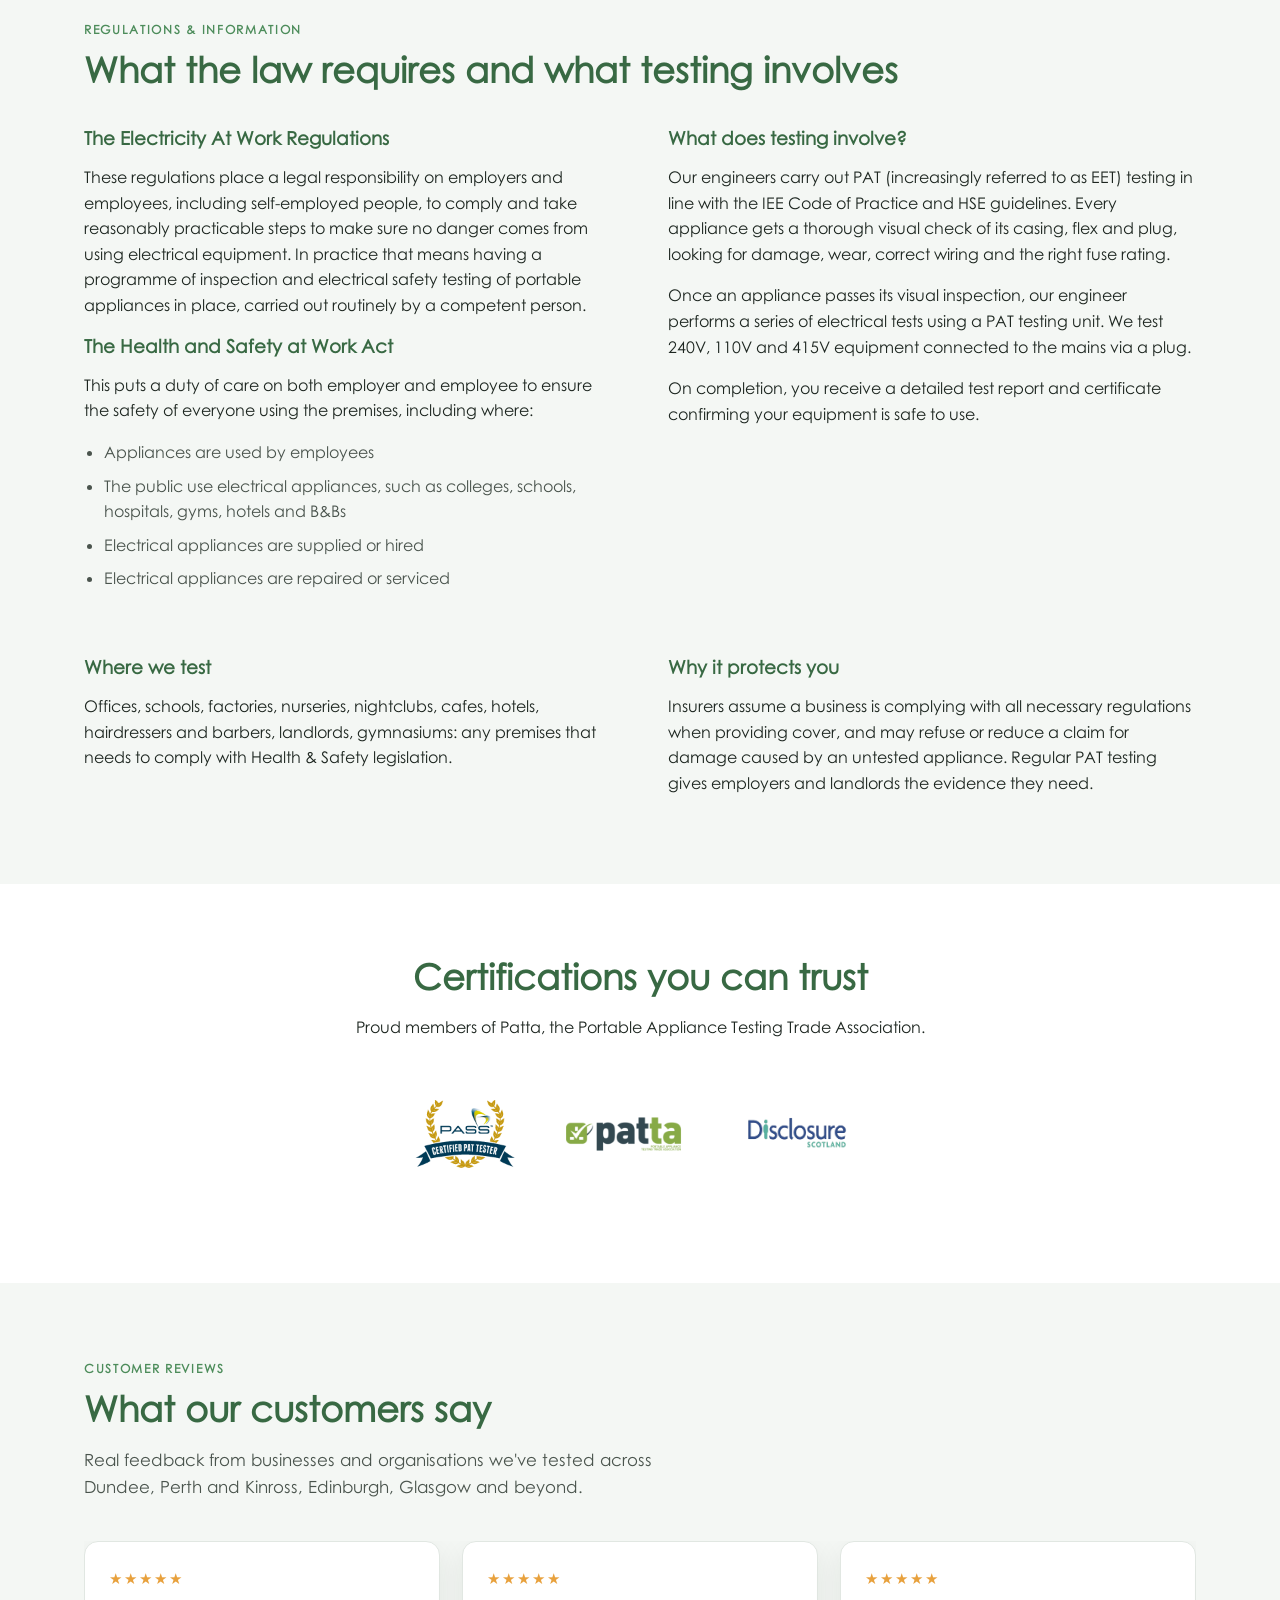
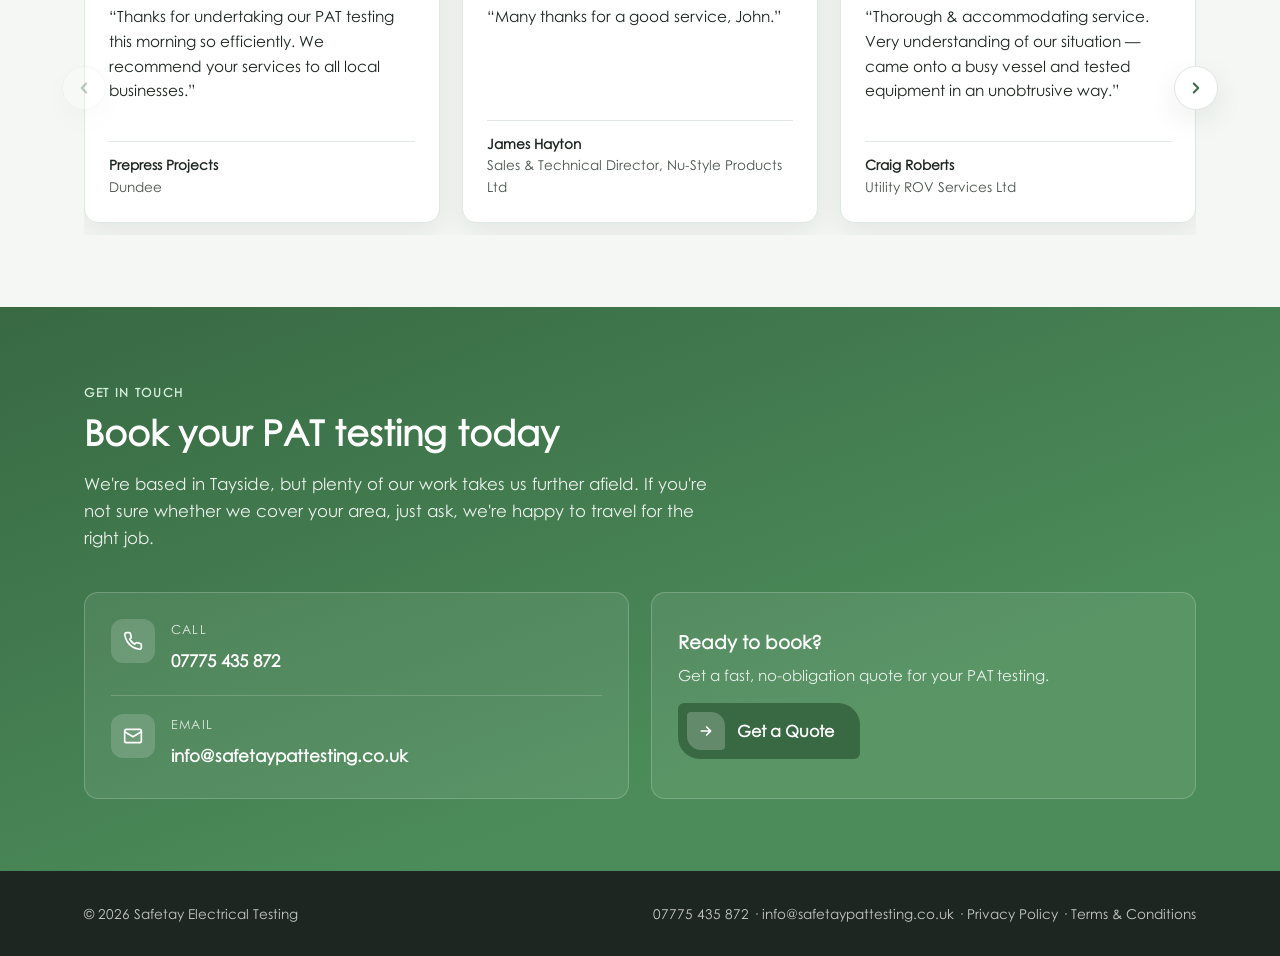
==== commit a93ef8c5: "Spell out Patta (Portable Appliance Testing Trade Association) across meta tags, JSON-LD, and certif" ====
--- a/index.html
+++ b/index.html
@@ -4,14 +4,14 @@
 <meta charset="utf-8">
 <meta name="viewport" content="width=device-width, initial-scale=1">
 <title>PAT / EET Testing Across Tayside &amp; Surrounding Areas | Safetay Electrical Testing</title>
-<meta name="description" content="Patta qualified PAT (EET/ITEE) testing across Dundee, Perth &amp; Kinross, Fife, Angus, Edinburgh and Glasgow. Available 24/7.">
+<meta name="description" content="Patta (Portable Appliance Testing Trade Association) qualified PAT (EET/ITEE) testing across Dundee, Perth &amp; Kinross, Fife, Angus, Edinburgh and Glasgow. Available 24/7.">
 
 <link rel="canonical" href="https://safetaypattesting.co.uk/">
 
 <!-- Open Graph / social share preview. -->
 <meta property="og:type" content="website">
 <meta property="og:title" content="Safetay Electrical Testing | PAT Testing Tayside">
-<meta property="og:description" content="Patta qualified PAT testing across Tayside and surrounding areas, available 24/7.">
+<meta property="og:description" content="Patta (Portable Appliance Testing Trade Association) qualified PAT testing across Tayside and surrounding areas, available 24/7.">
 <meta property="og:image" content="https://safetaypattesting.co.uk/images/social-share.jpg">
 <meta property="og:url" content="https://safetaypattesting.co.uk/">
 <meta name="twitter:card" content="summary_large_image">
@@ -39,6 +39,11 @@
 		"addressCountry": "GB"
 	},
 	"areaServed": ["Tayside", "Fife", "Edinburgh", "Glasgow"],
+	"memberOf": {
+		"@type": "Organization",
+		"name": "Portable Appliance Testing Trade Association",
+		"alternateName": "PATTA"
+	},
 	"openingHoursSpecification": {
 		"@type": "OpeningHoursSpecification",
 		"dayOfWeek": ["Monday", "Tuesday", "Wednesday", "Thursday", "Friday", "Saturday", "Sunday"],
@@ -305,9 +310,10 @@
 	<section>
 		<div class="wrap">
 			<h2 style="text-align:center;">Certifications you can trust</h2>
+			<p style="text-align:center;">Proud members of Patta, the Portable Appliance Testing Trade Association.</p>
 			<div class="cert-strip">
 				<img src="images/certified.png" alt="Certified PAT Tester" width="150" height="102">
-				<img src="images/patta-logo.png" alt="Patta" width="320" height="180">
+				<img src="images/patta-logo.png" alt="Patta - Portable Appliance Testing Trade Association" width="320" height="180">
 				<img class="cert-disclosure" src="images/disclosurescotland.png" alt="Disclosure Scotland" width="632" height="395">
 			</div>
 		</div>
